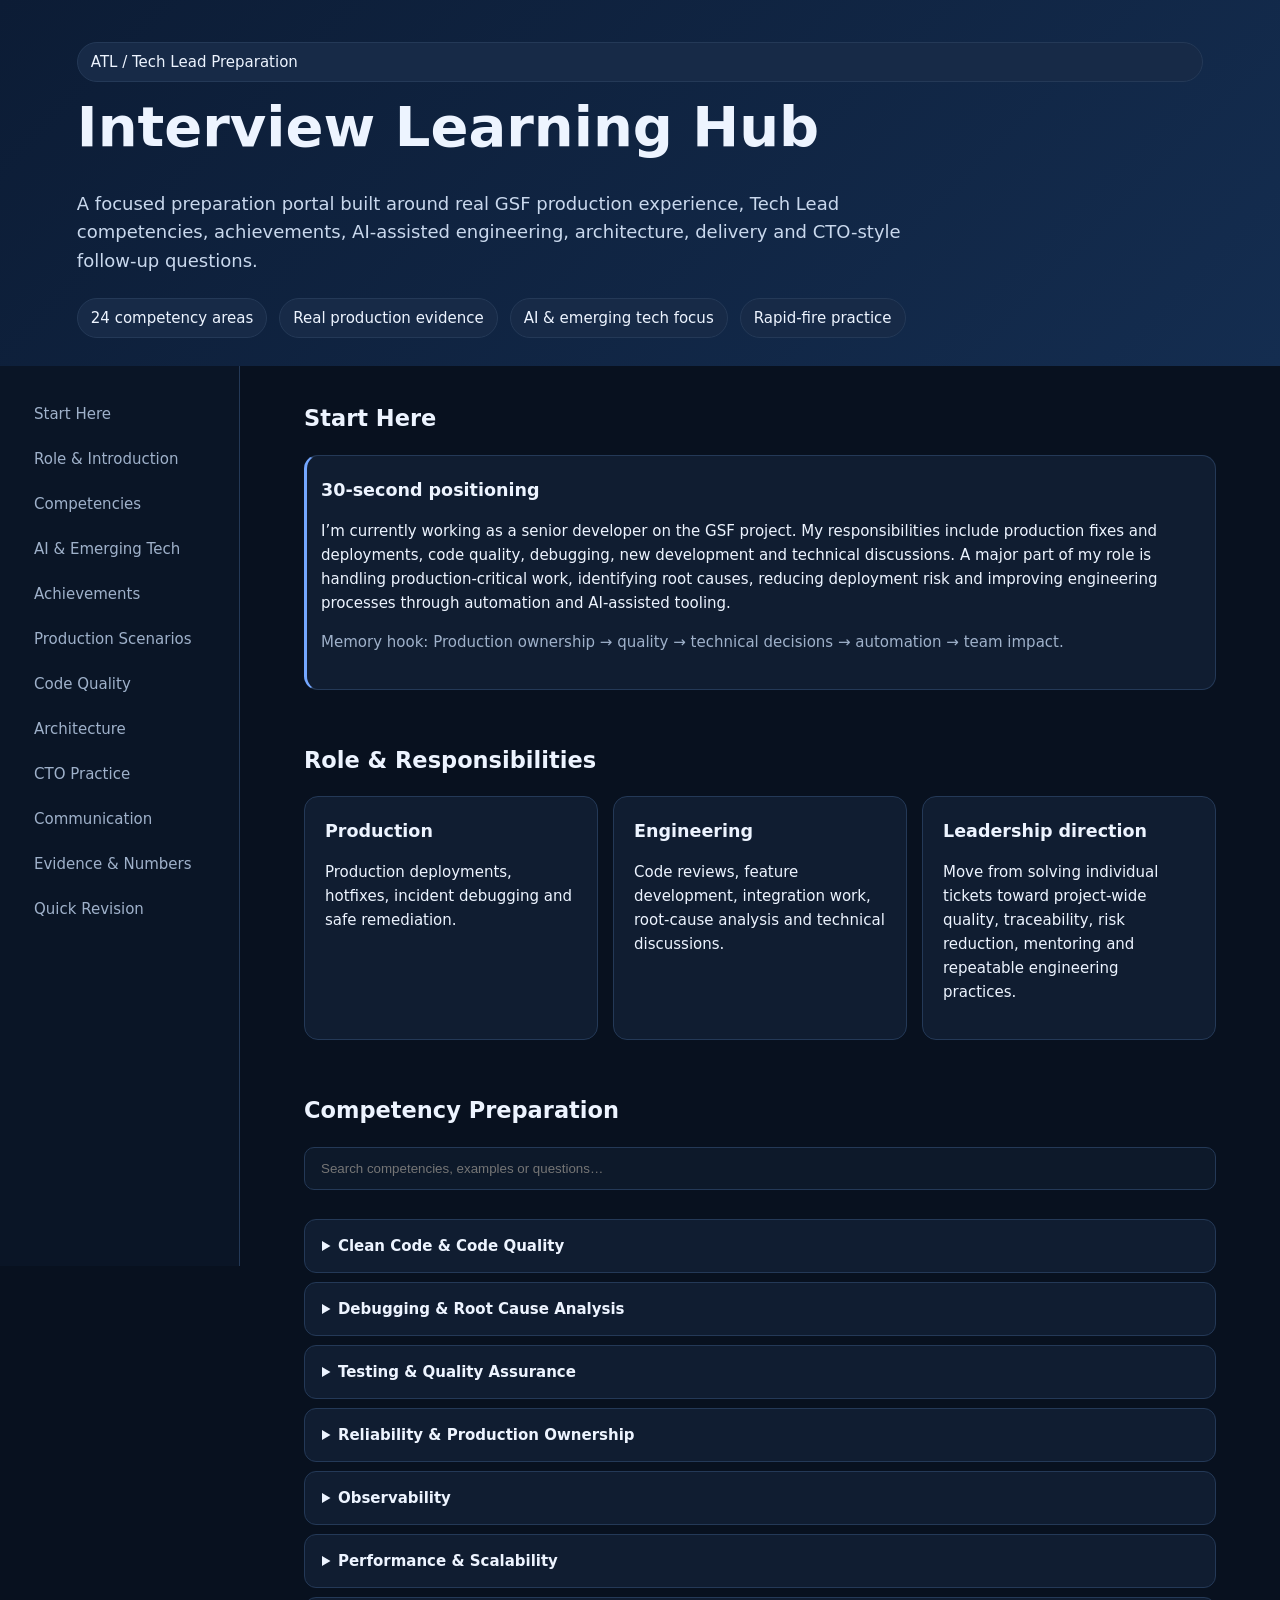
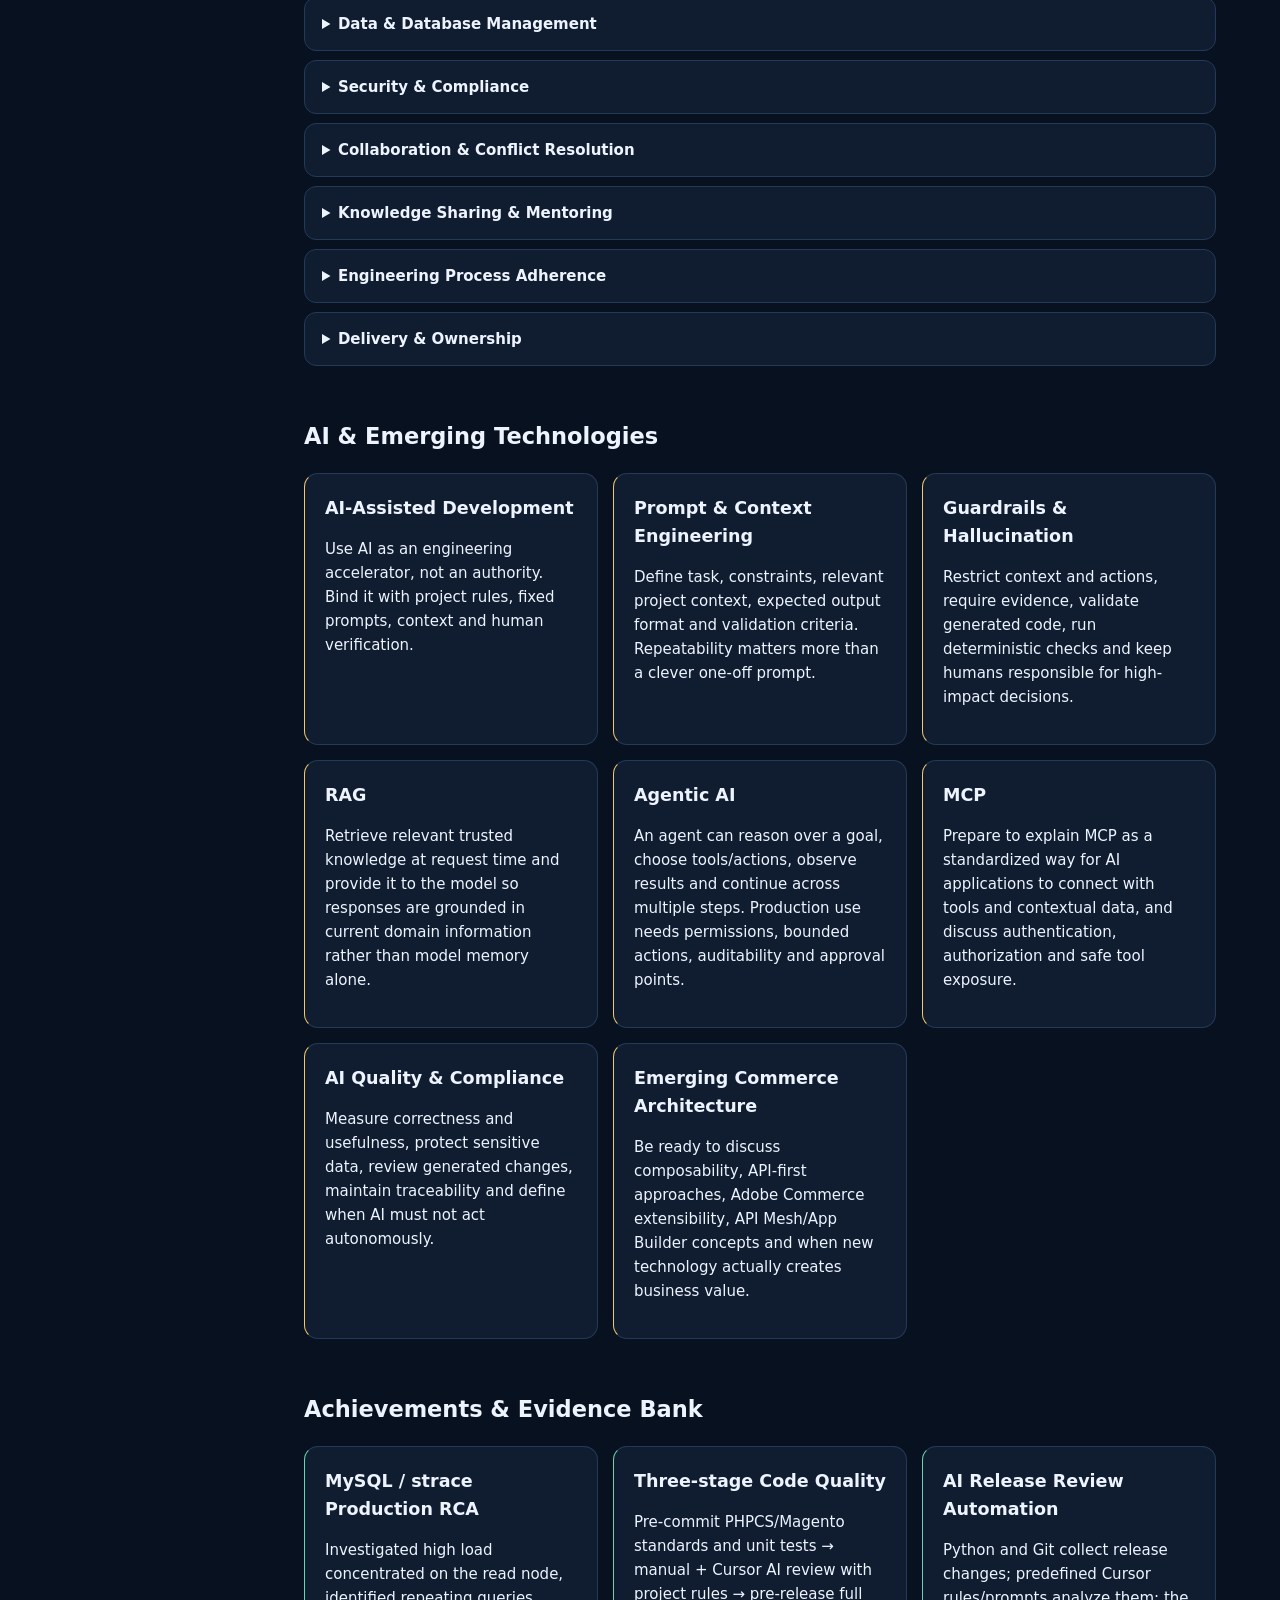
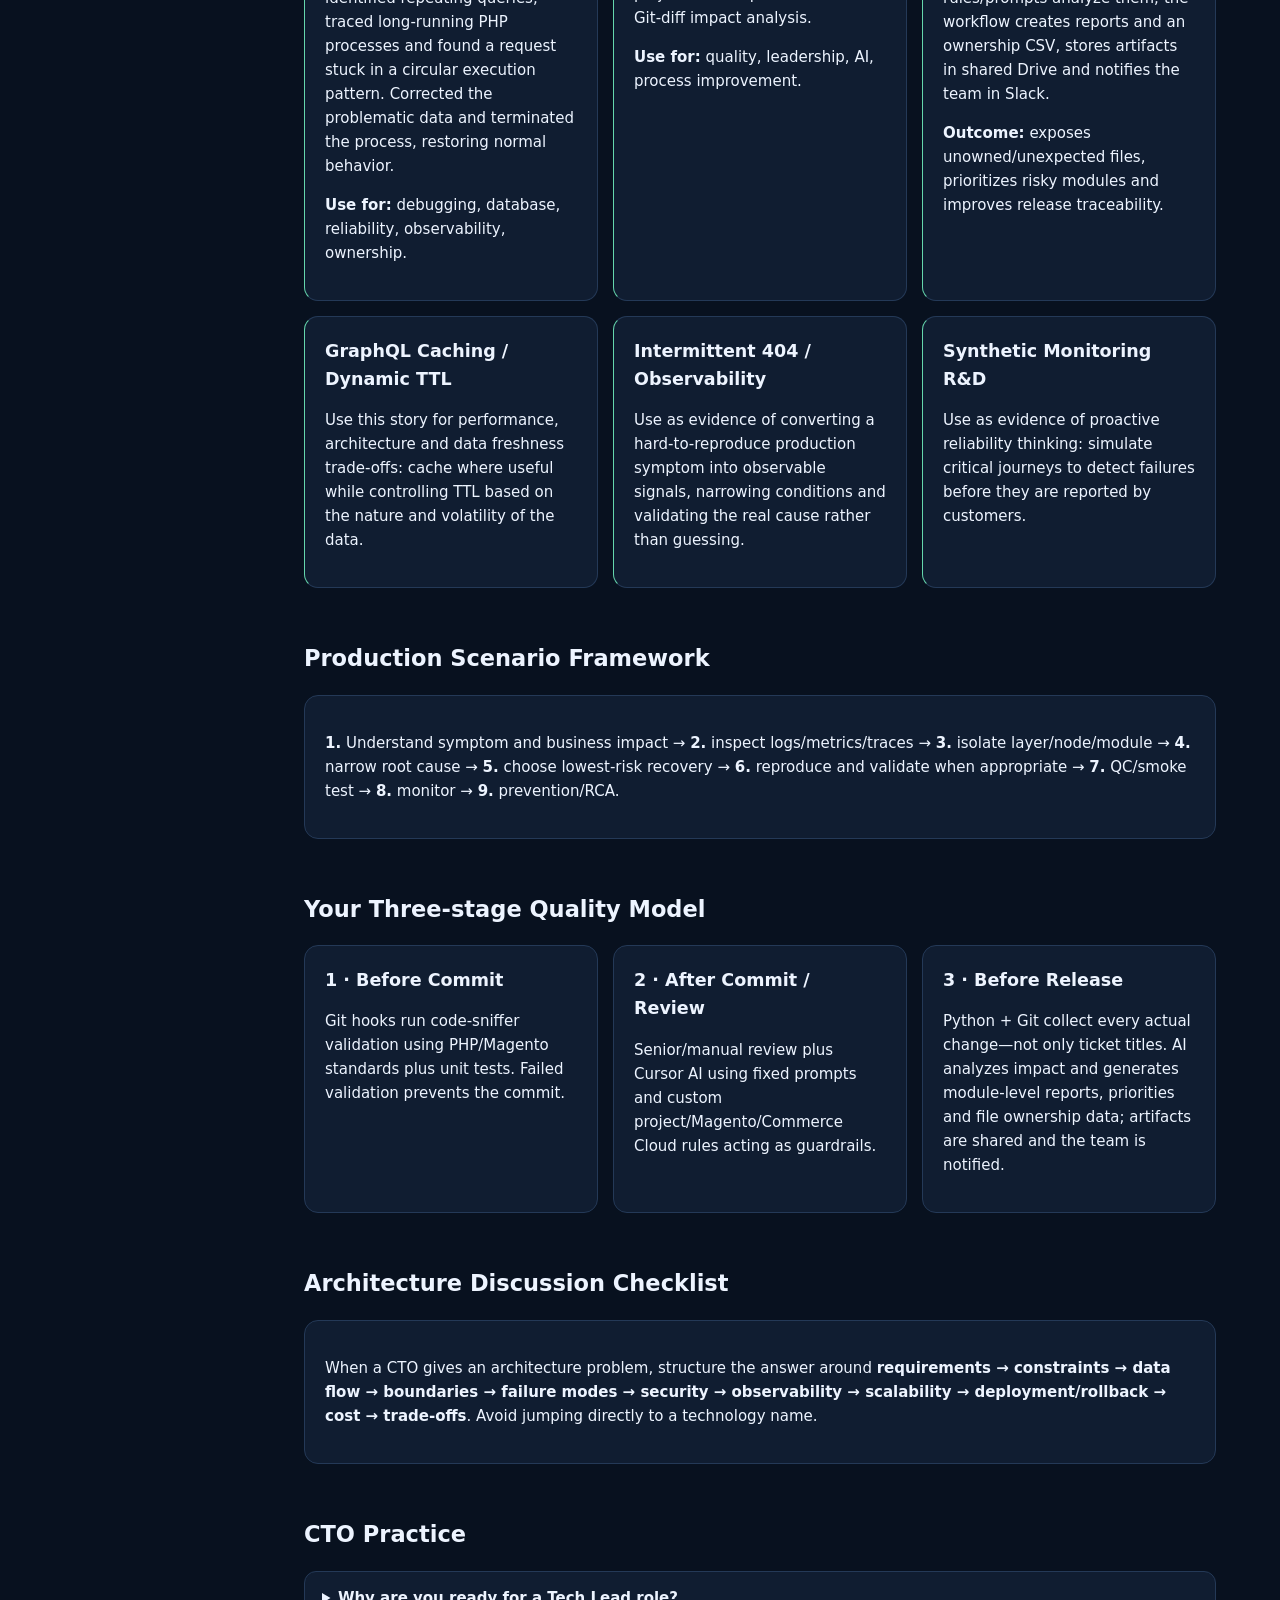
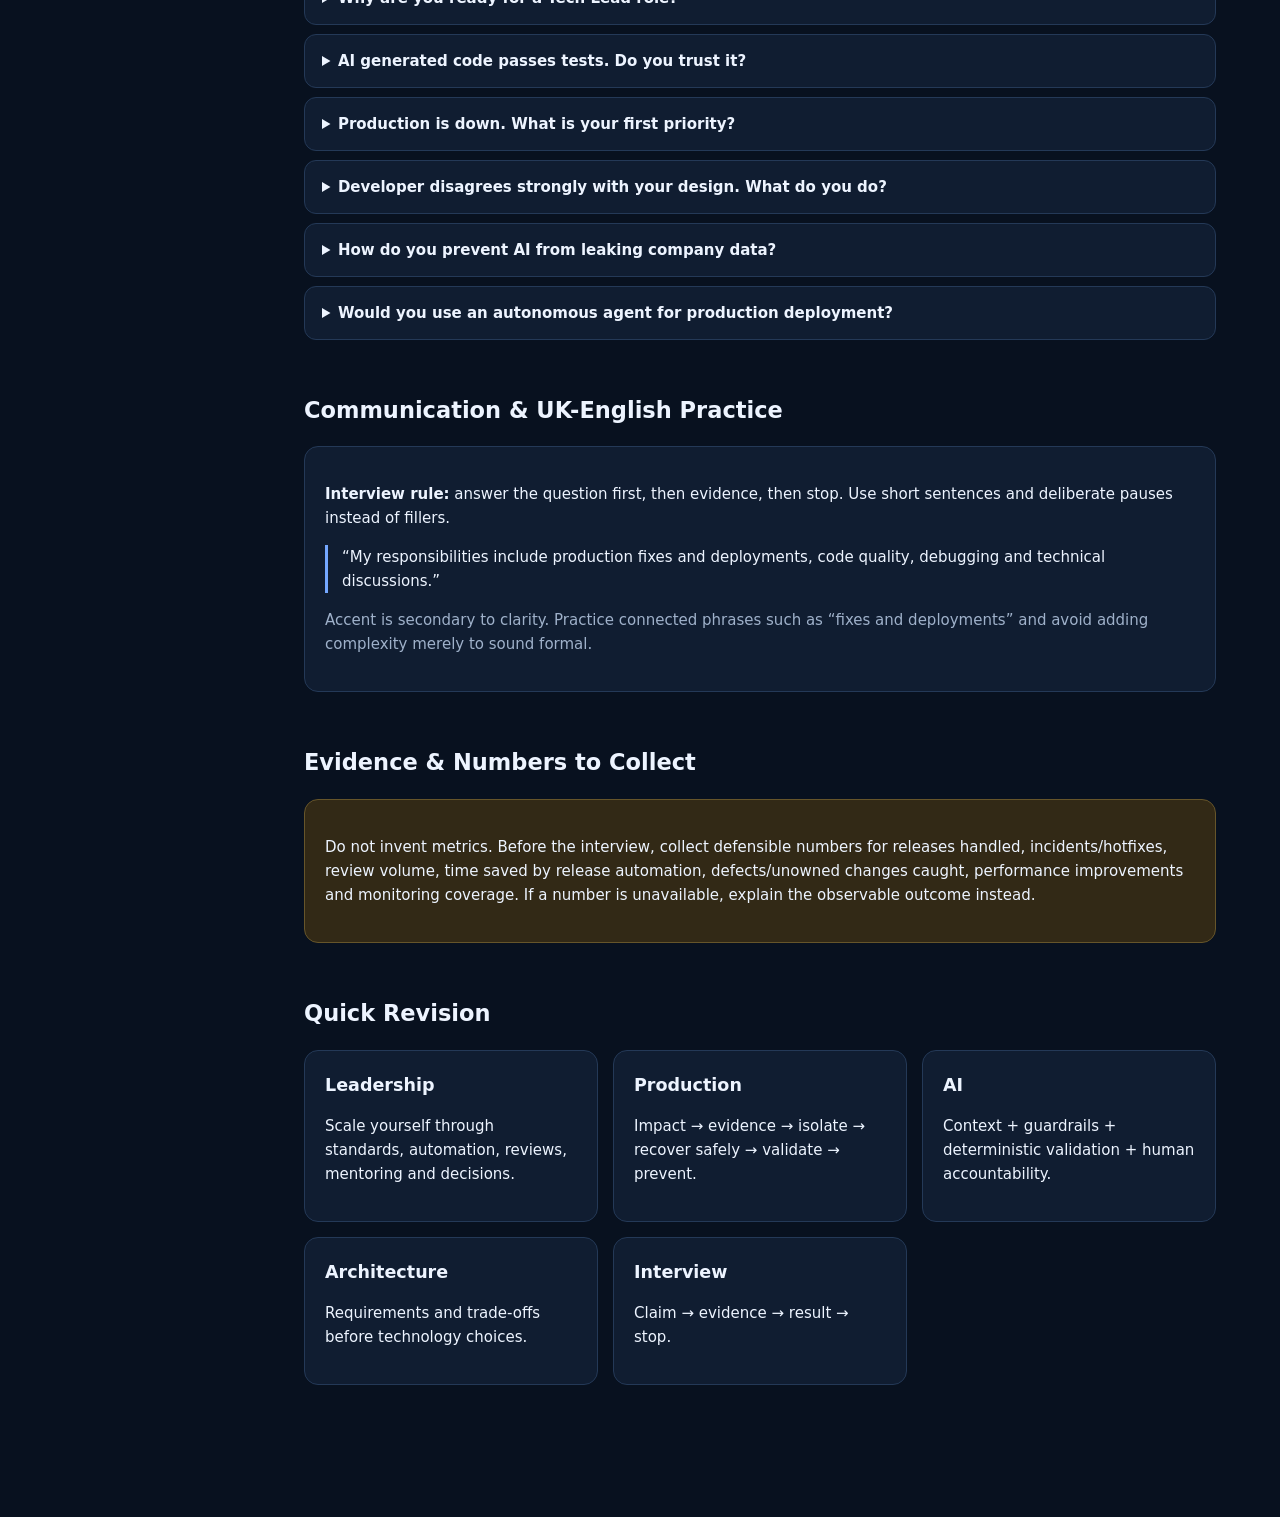
==== index.html @ 0da40920 "Build ATL interview preparation learning portal" ====
<!doctype html><html lang="en"><head><meta charset="utf-8"><meta name="viewport" content="width=device-width,initial-scale=1"><title>ATL Interview Preparation Hub</title><style>:root{--bg:#08111f;--panel:#101d31;--panel2:#14243d;--text:#edf4ff;--muted:#9fb1ca;--accent:#74a7ff;--green:#65d6ad;--gold:#f3c969;--border:#243957}*{box-sizing:border-box}body{margin:0;font:15px/1.6 system-ui,-apple-system,Segoe UI,sans-serif;background:var(--bg);color:var(--text)}header{padding:42px 6vw 28px;background:linear-gradient(135deg,#0c1c35,#142d50)}h1{font-size:clamp(30px,5vw,56px);margin:0 0 8px}h2{margin-top:0}.lead{max-width:850px;color:#c9d8ed;font-size:18px}.stats{display:flex;gap:12px;flex-wrap:wrap;margin-top:22px}.stat,.tag{background:#172a47;border:1px solid var(--border);border-radius:999px;padding:7px 13px}.layout{display:grid;grid-template-columns:240px 1fr;min-height:100vh}nav{padding:24px;position:sticky;top:0;height:100vh;border-right:1px solid var(--border);background:#0a1526}nav a{display:block;color:var(--muted);text-decoration:none;padding:9px 10px;border-radius:8px;margin:3px 0}nav a:hover{background:var(--panel2);color:white}main{padding:34px 5vw 80px;max-width:1200px}.section{margin-bottom:52px}.grid{display:grid;grid-template-columns:repeat(auto-fit,minmax(270px,1fr));gap:15px}.card{background:var(--panel);border:1px solid var(--border);border-radius:14px;padding:20px}.card h3{margin:0 0 8px}.muted{color:var(--muted)}.answer{border-left:3px solid var(--accent);padding-left:14px}.evidence{border-left-color:var(--green)}.ai{border-left-color:var(--gold)}details{background:var(--panel);border:1px solid var(--border);border-radius:12px;padding:14px 17px;margin:9px 0}summary{cursor:pointer;font-weight:700}.search{width:100%;padding:13px 16px;border-radius:10px;border:1px solid var(--border);background:#0d192a;color:white;margin-bottom:20px}.pill{display:inline-block;font-size:12px;color:#bed1eb;background:#172a47;padding:3px 8px;border-radius:999px;margin:2px}.warn{background:#322916;border-color:#66552a}@media(max-width:760px){.layout{display:block}nav{height:auto;position:relative;border-right:0;border-bottom:1px solid var(--border);display:flex;overflow:auto;padding:10px}nav a{white-space:nowrap}main{padding:25px 18px}}</style></head><body><header><div class="tag">ATL / Tech Lead Preparation</div><h1>Interview Learning Hub</h1><p class="lead">A focused preparation portal built around real GSF production experience, Tech Lead competencies, achievements, AI-assisted engineering, architecture, delivery and CTO-style follow-up questions.</p><div class="stats"><span class="stat">24 competency areas</span><span class="stat">Real production evidence</span><span class="stat">AI & emerging tech focus</span><span class="stat">Rapid-fire practice</span></div></header><div class="layout"><nav><a href="#start">Start Here</a><a href="#role">Role & Introduction</a><a href="#competencies">Competencies</a><a href="#ai">AI & Emerging Tech</a><a href="#achievements">Achievements</a><a href="#production">Production Scenarios</a><a href="#quality">Code Quality</a><a href="#architecture">Architecture</a><a href="#practice">CTO Practice</a><a href="#communication">Communication</a><a href="#numbers">Evidence & Numbers</a><a href="#revision">Quick Revision</a></nav><main><section id="start" class="section"><h2>Start Here</h2><div class="card answer"><h3>30-second positioning</h3><p>I’m currently working as a senior developer on the GSF project. My responsibilities include production fixes and deployments, code quality, debugging, new development and technical discussions. A major part of my role is handling production-critical work, identifying root causes, reducing deployment risk and improving engineering processes through automation and AI-assisted tooling.</p><p class="muted">Memory hook: Production ownership → quality → technical decisions → automation → team impact.</p></div></section><section id="role" class="section"><h2>Role & Responsibilities</h2><div class="grid"><div class="card"><h3>Production</h3><p>Production deployments, hotfixes, incident debugging and safe remediation.</p></div><div class="card"><h3>Engineering</h3><p>Code reviews, feature development, integration work, root-cause analysis and technical discussions.</p></div><div class="card"><h3>Leadership direction</h3><p>Move from solving individual tickets toward project-wide quality, traceability, risk reduction, mentoring and repeatable engineering practices.</p></div></div></section><section id="competencies" class="section"><h2>Competency Preparation</h2><input id="q" class="search" placeholder="Search competencies, examples or questions…"><div id="cards"><details><summary>Clean Code & Code Quality</summary><p><span class="pill">Tech Lead</span><span class="pill">Quality</span></p><p>Focus on project-wide consistency, maintainability, review standards and helping other developers follow clean coding practices—not only writing clean code yourself.</p><p><b>CTO question:</b> How do you ensure code quality across the team?</p><p class="answer">I use three stages: pre-commit validation, manual plus AI-assisted review, and a final pre-release code review with impact analysis.</p></details><details><summary>Debugging & Root Cause Analysis</summary><p>Understand the symptom, inspect logs/metrics, isolate the failing layer, narrow the cause, reproduce safely where possible, fix, validate and add prevention.</p><p><b>Evidence:</b> MySQL CPU/load incident investigated through process-list analysis and Linux <code>strace</code>.</p></details><details><summary>Testing & Quality Assurance</summary><p>Unit tests for code-level behavior, integration testing for third-party/service boundaries, smoke testing for deployment confidence, and QC validation for end-to-end business functionality.</p></details><details><summary>Reliability & Production Ownership</summary><p>Prioritize safe recovery, blast-radius reduction, evidence-driven diagnosis, rollback/fallback thinking, monitoring and prevention after recovery.</p></details><details><summary>Observability</summary><p>Use logs, traces, infrastructure/application metrics and reproducible evidence to turn intermittent issues into diagnosable engineering problems.</p></details><details><summary>Performance & Scalability</summary><p>Measure first, identify the bottleneck, optimize the correct layer, validate impact and avoid changes that merely move the bottleneck elsewhere.</p></details><details><summary>Data & Database Management</summary><p>Understand query behavior, indexes, read/write patterns, safe production changes, data integrity and the operational impact of database decisions.</p></details><details><summary>Security & Compliance</summary><p>Least privilege, secrets protection, input/output safety, dependency awareness, secure coding, review controls and special caution when AI tools receive project context.</p></details><details><summary>Collaboration & Conflict Resolution</summary><p>Use evidence, trade-offs and shared goals. Disagree on technical decisions without turning disagreement into personal conflict.</p></details><details><summary>Knowledge Sharing & Mentoring</summary><p>Convert individual knowledge into team capability through reviews, documentation, reusable rules, examples, automation and coaching.</p></details><details><summary>Engineering Process Adherence</summary><p>Improve traceability from ticket → commit → review → release artifact → owner, while keeping the process useful rather than bureaucratic.</p></details><details><summary>Delivery & Ownership</summary><p>Own outcomes, surface risks early, coordinate dependencies, protect production and communicate decisions clearly.</p></details></div></section><section id="ai" class="section"><h2>AI & Emerging Technologies</h2><div class="grid"><div class="card ai"><h3>AI-Assisted Development</h3><p>Use AI as an engineering accelerator, not an authority. Bind it with project rules, fixed prompts, context and human verification.</p></div><div class="card ai"><h3>Prompt & Context Engineering</h3><p>Define task, constraints, relevant project context, expected output format and validation criteria. Repeatability matters more than a clever one-off prompt.</p></div><div class="card ai"><h3>Guardrails & Hallucination</h3><p>Restrict context and actions, require evidence, validate generated code, run deterministic checks and keep humans responsible for high-impact decisions.</p></div><div class="card ai"><h3>RAG</h3><p>Retrieve relevant trusted knowledge at request time and provide it to the model so responses are grounded in current domain information rather than model memory alone.</p></div><div class="card ai"><h3>Agentic AI</h3><p>An agent can reason over a goal, choose tools/actions, observe results and continue across multiple steps. Production use needs permissions, bounded actions, auditability and approval points.</p></div><div class="card ai"><h3>MCP</h3><p>Prepare to explain MCP as a standardized way for AI applications to connect with tools and contextual data, and discuss authentication, authorization and safe tool exposure.</p></div><div class="card ai"><h3>AI Quality & Compliance</h3><p>Measure correctness and usefulness, protect sensitive data, review generated changes, maintain traceability and define when AI must not act autonomously.</p></div><div class="card ai"><h3>Emerging Commerce Architecture</h3><p>Be ready to discuss composability, API-first approaches, Adobe Commerce extensibility, API Mesh/App Builder concepts and when new technology actually creates business value.</p></div></div></section><section id="achievements" class="section"><h2>Achievements & Evidence Bank</h2><div class="grid"><div class="card evidence"><h3>MySQL / strace Production RCA</h3><p>Investigated high load concentrated on the read node, identified repeating queries, traced long-running PHP processes and found a request stuck in a circular execution pattern. Corrected the problematic data and terminated the process, restoring normal behavior.</p><p><b>Use for:</b> debugging, database, reliability, observability, ownership.</p></div><div class="card evidence"><h3>Three-stage Code Quality</h3><p>Pre-commit PHPCS/Magento standards and unit tests → manual + Cursor AI review with project rules → pre-release full Git-diff impact analysis.</p><p><b>Use for:</b> quality, leadership, AI, process improvement.</p></div><div class="card evidence"><h3>AI Release Review Automation</h3><p>Python and Git collect release changes; predefined Cursor rules/prompts analyze them; the workflow creates reports and an ownership CSV, stores artifacts in shared Drive and notifies the team in Slack.</p><p><b>Outcome:</b> exposes unowned/unexpected files, prioritizes risky modules and improves release traceability.</p></div><div class="card evidence"><h3>GraphQL Caching / Dynamic TTL</h3><p>Use this story for performance, architecture and data freshness trade-offs: cache where useful while controlling TTL based on the nature and volatility of the data.</p></div><div class="card evidence"><h3>Intermittent 404 / Observability</h3><p>Use as evidence of converting a hard-to-reproduce production symptom into observable signals, narrowing conditions and validating the real cause rather than guessing.</p></div><div class="card evidence"><h3>Synthetic Monitoring R&D</h3><p>Use as evidence of proactive reliability thinking: simulate critical journeys to detect failures before they are reported by customers.</p></div></div></section><section id="production" class="section"><h2>Production Scenario Framework</h2><div class="card"><p><b>1.</b> Understand symptom and business impact → <b>2.</b> inspect logs/metrics/traces → <b>3.</b> isolate layer/node/module → <b>4.</b> narrow root cause → <b>5.</b> choose lowest-risk recovery → <b>6.</b> reproduce and validate when appropriate → <b>7.</b> QC/smoke test → <b>8.</b> monitor → <b>9.</b> prevention/RCA.</p></div></section><section id="quality" class="section"><h2>Your Three-stage Quality Model</h2><div class="grid"><div class="card"><h3>1 · Before Commit</h3><p>Git hooks run code-sniffer validation using PHP/Magento standards plus unit tests. Failed validation prevents the commit.</p></div><div class="card"><h3>2 · After Commit / Review</h3><p>Senior/manual review plus Cursor AI using fixed prompts and custom project/Magento/Commerce Cloud rules acting as guardrails.</p></div><div class="card"><h3>3 · Before Release</h3><p>Python + Git collect every actual change—not only ticket titles. AI analyzes impact and generates module-level reports, priorities and file ownership data; artifacts are shared and the team is notified.</p></div></div></section><section id="architecture" class="section"><h2>Architecture Discussion Checklist</h2><div class="card"><p>When a CTO gives an architecture problem, structure the answer around <b>requirements → constraints → data flow → boundaries → failure modes → security → observability → scalability → deployment/rollback → cost → trade-offs</b>. Avoid jumping directly to a technology name.</p></div></section><section id="practice" class="section"><h2>CTO Practice</h2><details><summary>Why are you ready for a Tech Lead role?</summary><p>Answer around scope expansion: production ownership, technical decisions, project-wide quality, automation, mentoring and making the team more reliable—not around title or years alone.</p></details><details><summary>AI generated code passes tests. Do you trust it?</summary><p>No. Passing tests is evidence, not proof. Review design, security, edge cases, maintainability, project standards and whether the tests themselves cover the real risk.</p></details><details><summary>Production is down. What is your first priority?</summary><p>Understand impact and stabilize service safely. Preserve evidence while reducing blast radius, then move into structured root-cause analysis.</p></details><details><summary>Developer disagrees strongly with your design. What do you do?</summary><p>Make assumptions and trade-offs explicit, use evidence or a small experiment where possible, and optimize for the project rather than for who proposed the idea.</p></details><details><summary>How do you prevent AI from leaking company data?</summary><p>Use approved tooling and data policies, minimize context, exclude secrets/PII, control connectors and permissions, and retain human accountability for sensitive workflows.</p></details><details><summary>Would you use an autonomous agent for production deployment?</summary><p>Only with tightly bounded permissions, deterministic checks, audit trails, rollback, environment controls and human approval for high-impact actions.</p></details></section><section id="communication" class="section"><h2>Communication & UK-English Practice</h2><div class="card"><p><b>Interview rule:</b> answer the question first, then evidence, then stop. Use short sentences and deliberate pauses instead of fillers.</p><p class="answer">“My responsibilities include production fixes and deployments, code quality, debugging and technical discussions.”</p><p class="muted">Accent is secondary to clarity. Practice connected phrases such as “fixes and deployments” and avoid adding complexity merely to sound formal.</p></div></section><section id="numbers" class="section"><h2>Evidence & Numbers to Collect</h2><div class="card warn"><p>Do not invent metrics. Before the interview, collect defensible numbers for releases handled, incidents/hotfixes, review volume, time saved by release automation, defects/unowned changes caught, performance improvements and monitoring coverage. If a number is unavailable, explain the observable outcome instead.</p></div></section><section id="revision" class="section"><h2>Quick Revision</h2><div class="grid"><div class="card"><h3>Leadership</h3><p>Scale yourself through standards, automation, reviews, mentoring and decisions.</p></div><div class="card"><h3>Production</h3><p>Impact → evidence → isolate → recover safely → validate → prevent.</p></div><div class="card"><h3>AI</h3><p>Context + guardrails + deterministic validation + human accountability.</p></div><div class="card"><h3>Architecture</h3><p>Requirements and trade-offs before technology choices.</p></div><div class="card"><h3>Interview</h3><p>Claim → evidence → result → stop.</p></div></div></section></main></div><script>const q=document.getElementById('q');q.addEventListener('input',()=>{const s=q.value.toLowerCase();document.querySelectorAll('#cards details').forEach(x=>x.style.display=x.innerText.toLowerCase().includes(s)?'block':'none')});</script></body></html>
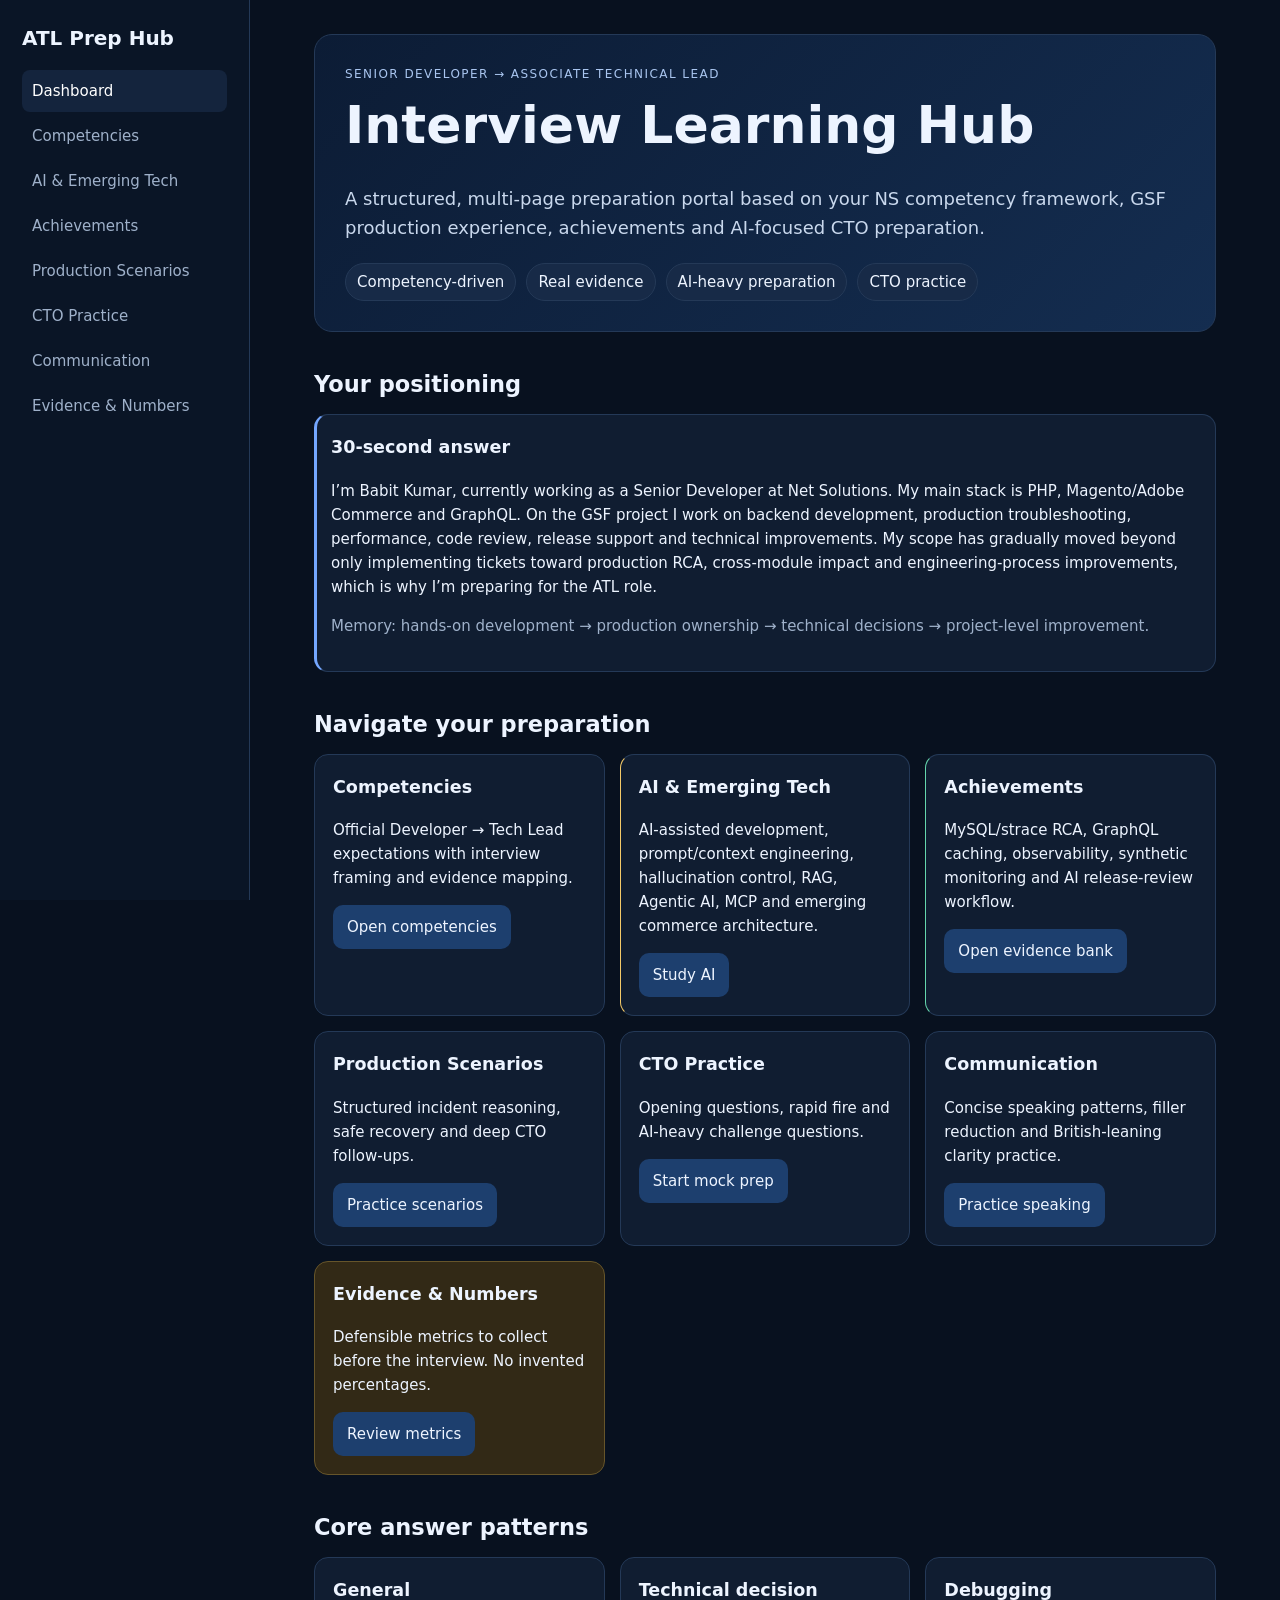
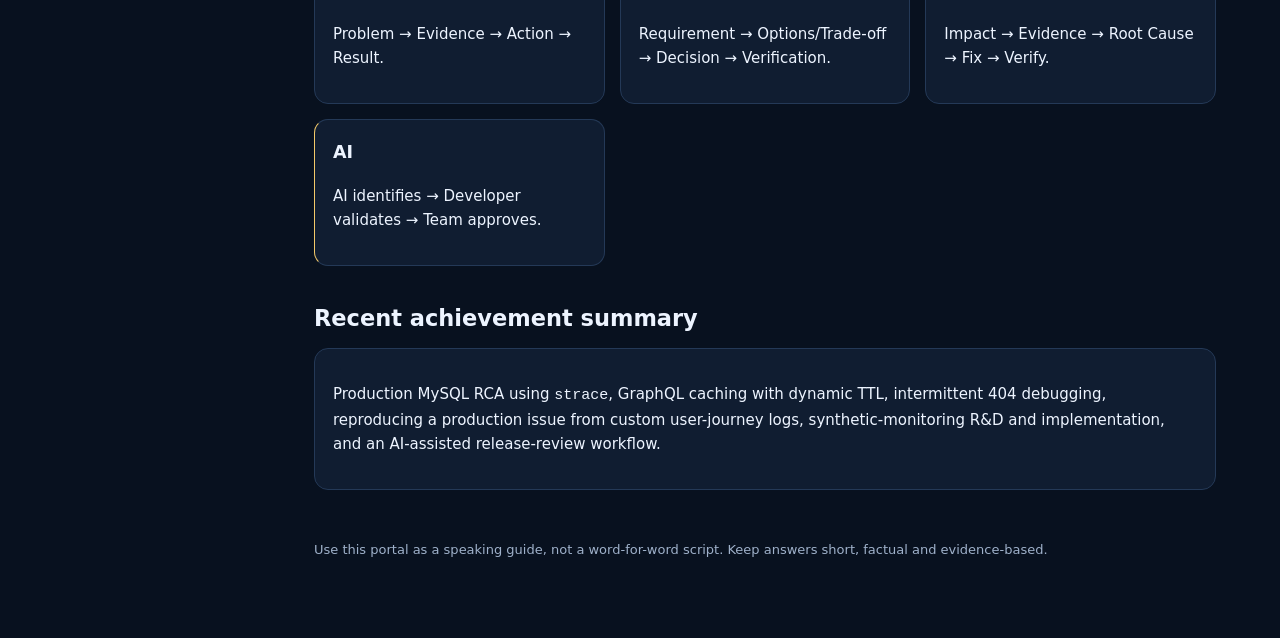
==== commit 8b743853: "Refactor dashboard for multipage navigation" ====
--- a/index.html
+++ b/index.html
@@ -1 +1 @@
-<!doctype html><html lang="en"><head><meta charset="utf-8"><meta name="viewport" content="width=device-width,initial-scale=1"><title>ATL Interview Preparation Hub</title><style>:root{--bg:#08111f;--panel:#101d31;--panel2:#14243d;--text:#edf4ff;--muted:#9fb1ca;--accent:#74a7ff;--green:#65d6ad;--gold:#f3c969;--border:#243957}*{box-sizing:border-box}body{margin:0;font:15px/1.6 system-ui,-apple-system,Segoe UI,sans-serif;background:var(--bg);color:var(--text)}header{padding:42px 6vw 28px;background:linear-gradient(135deg,#0c1c35,#142d50)}h1{font-size:clamp(30px,5vw,56px);margin:0 0 8px}h2{margin-top:0}.lead{max-width:850px;color:#c9d8ed;font-size:18px}.stats{display:flex;gap:12px;flex-wrap:wrap;margin-top:22px}.stat,.tag{background:#172a47;border:1px solid var(--border);border-radius:999px;padding:7px 13px}.layout{display:grid;grid-template-columns:240px 1fr;min-height:100vh}nav{padding:24px;position:sticky;top:0;height:100vh;border-right:1px solid var(--border);background:#0a1526}nav a{display:block;color:var(--muted);text-decoration:none;padding:9px 10px;border-radius:8px;margin:3px 0}nav a:hover{background:var(--panel2);color:white}main{padding:34px 5vw 80px;max-width:1200px}.section{margin-bottom:52px}.grid{display:grid;grid-template-columns:repeat(auto-fit,minmax(270px,1fr));gap:15px}.card{background:var(--panel);border:1px solid var(--border);border-radius:14px;padding:20px}.card h3{margin:0 0 8px}.muted{color:var(--muted)}.answer{border-left:3px solid var(--accent);padding-left:14px}.evidence{border-left-color:var(--green)}.ai{border-left-color:var(--gold)}details{background:var(--panel);border:1px solid var(--border);border-radius:12px;padding:14px 17px;margin:9px 0}summary{cursor:pointer;font-weight:700}.search{width:100%;padding:13px 16px;border-radius:10px;border:1px solid var(--border);background:#0d192a;color:white;margin-bottom:20px}.pill{display:inline-block;font-size:12px;color:#bed1eb;background:#172a47;padding:3px 8px;border-radius:999px;margin:2px}.warn{background:#322916;border-color:#66552a}@media(max-width:760px){.layout{display:block}nav{height:auto;position:relative;border-right:0;border-bottom:1px solid var(--border);display:flex;overflow:auto;padding:10px}nav a{white-space:nowrap}main{padding:25px 18px}}</style></head><body><header><div class="tag">ATL / Tech Lead Preparation</div><h1>Interview Learning Hub</h1><p class="lead">A focused preparation portal built around real GSF production experience, Tech Lead competencies, achievements, AI-assisted engineering, architecture, delivery and CTO-style follow-up questions.</p><div class="stats"><span class="stat">24 competency areas</span><span class="stat">Real production evidence</span><span class="stat">AI & emerging tech focus</span><span class="stat">Rapid-fire practice</span></div></header><div class="layout"><nav><a href="#start">Start Here</a><a href="#role">Role & Introduction</a><a href="#competencies">Competencies</a><a href="#ai">AI & Emerging Tech</a><a href="#achievements">Achievements</a><a href="#production">Production Scenarios</a><a href="#quality">Code Quality</a><a href="#architecture">Architecture</a><a href="#practice">CTO Practice</a><a href="#communication">Communication</a><a href="#numbers">Evidence & Numbers</a><a href="#revision">Quick Revision</a></nav><main><section id="start" class="section"><h2>Start Here</h2><div class="card answer"><h3>30-second positioning</h3><p>I’m currently working as a senior developer on the GSF project. My responsibilities include production fixes and deployments, code quality, debugging, new development and technical discussions. A major part of my role is handling production-critical work, identifying root causes, reducing deployment risk and improving engineering processes through automation and AI-assisted tooling.</p><p class="muted">Memory hook: Production ownership → quality → technical decisions → automation → team impact.</p></div></section><section id="role" class="section"><h2>Role & Responsibilities</h2><div class="grid"><div class="card"><h3>Production</h3><p>Production deployments, hotfixes, incident debugging and safe remediation.</p></div><div class="card"><h3>Engineering</h3><p>Code reviews, feature development, integration work, root-cause analysis and technical discussions.</p></div><div class="card"><h3>Leadership direction</h3><p>Move from solving individual tickets toward project-wide quality, traceability, risk reduction, mentoring and repeatable engineering practices.</p></div></div></section><section id="competencies" class="section"><h2>Competency Preparation</h2><input id="q" class="search" placeholder="Search competencies, examples or questions…"><div id="cards"><details><summary>Clean Code & Code Quality</summary><p><span class="pill">Tech Lead</span><span class="pill">Quality</span></p><p>Focus on project-wide consistency, maintainability, review standards and helping other developers follow clean coding practices—not only writing clean code yourself.</p><p><b>CTO question:</b> How do you ensure code quality across the team?</p><p class="answer">I use three stages: pre-commit validation, manual plus AI-assisted review, and a final pre-release code review with impact analysis.</p></details><details><summary>Debugging & Root Cause Analysis</summary><p>Understand the symptom, inspect logs/metrics, isolate the failing layer, narrow the cause, reproduce safely where possible, fix, validate and add prevention.</p><p><b>Evidence:</b> MySQL CPU/load incident investigated through process-list analysis and Linux <code>strace</code>.</p></details><details><summary>Testing & Quality Assurance</summary><p>Unit tests for code-level behavior, integration testing for third-party/service boundaries, smoke testing for deployment confidence, and QC validation for end-to-end business functionality.</p></details><details><summary>Reliability & Production Ownership</summary><p>Prioritize safe recovery, blast-radius reduction, evidence-driven diagnosis, rollback/fallback thinking, monitoring and prevention after recovery.</p></details><details><summary>Observability</summary><p>Use logs, traces, infrastructure/application metrics and reproducible evidence to turn intermittent issues into diagnosable engineering problems.</p></details><details><summary>Performance & Scalability</summary><p>Measure first, identify the bottleneck, optimize the correct layer, validate impact and avoid changes that merely move the bottleneck elsewhere.</p></details><details><summary>Data & Database Management</summary><p>Understand query behavior, indexes, read/write patterns, safe production changes, data integrity and the operational impact of database decisions.</p></details><details><summary>Security & Compliance</summary><p>Least privilege, secrets protection, input/output safety, dependency awareness, secure coding, review controls and special caution when AI tools receive project context.</p></details><details><summary>Collaboration & Conflict Resolution</summary><p>Use evidence, trade-offs and shared goals. Disagree on technical decisions without turning disagreement into personal conflict.</p></details><details><summary>Knowledge Sharing & Mentoring</summary><p>Convert individual knowledge into team capability through reviews, documentation, reusable rules, examples, automation and coaching.</p></details><details><summary>Engineering Process Adherence</summary><p>Improve traceability from ticket → commit → review → release artifact → owner, while keeping the process useful rather than bureaucratic.</p></details><details><summary>Delivery & Ownership</summary><p>Own outcomes, surface risks early, coordinate dependencies, protect production and communicate decisions clearly.</p></details></div></section><section id="ai" class="section"><h2>AI & Emerging Technologies</h2><div class="grid"><div class="card ai"><h3>AI-Assisted Development</h3><p>Use AI as an engineering accelerator, not an authority. Bind it with project rules, fixed prompts, context and human verification.</p></div><div class="card ai"><h3>Prompt & Context Engineering</h3><p>Define task, constraints, relevant project context, expected output format and validation criteria. Repeatability matters more than a clever one-off prompt.</p></div><div class="card ai"><h3>Guardrails & Hallucination</h3><p>Restrict context and actions, require evidence, validate generated code, run deterministic checks and keep humans responsible for high-impact decisions.</p></div><div class="card ai"><h3>RAG</h3><p>Retrieve relevant trusted knowledge at request time and provide it to the model so responses are grounded in current domain information rather than model memory alone.</p></div><div class="card ai"><h3>Agentic AI</h3><p>An agent can reason over a goal, choose tools/actions, observe results and continue across multiple steps. Production use needs permissions, bounded actions, auditability and approval points.</p></div><div class="card ai"><h3>MCP</h3><p>Prepare to explain MCP as a standardized way for AI applications to connect with tools and contextual data, and discuss authentication, authorization and safe tool exposure.</p></div><div class="card ai"><h3>AI Quality & Compliance</h3><p>Measure correctness and usefulness, protect sensitive data, review generated changes, maintain traceability and define when AI must not act autonomously.</p></div><div class="card ai"><h3>Emerging Commerce Architecture</h3><p>Be ready to discuss composability, API-first approaches, Adobe Commerce extensibility, API Mesh/App Builder concepts and when new technology actually creates business value.</p></div></div></section><section id="achievements" class="section"><h2>Achievements & Evidence Bank</h2><div class="grid"><div class="card evidence"><h3>MySQL / strace Production RCA</h3><p>Investigated high load concentrated on the read node, identified repeating queries, traced long-running PHP processes and found a request stuck in a circular execution pattern. Corrected the problematic data and terminated the process, restoring normal behavior.</p><p><b>Use for:</b> debugging, database, reliability, observability, ownership.</p></div><div class="card evidence"><h3>Three-stage Code Quality</h3><p>Pre-commit PHPCS/Magento standards and unit tests → manual + Cursor AI review with project rules → pre-release full Git-diff impact analysis.</p><p><b>Use for:</b> quality, leadership, AI, process improvement.</p></div><div class="card evidence"><h3>AI Release Review Automation</h3><p>Python and Git collect release changes; predefined Cursor rules/prompts analyze them; the workflow creates reports and an ownership CSV, stores artifacts in shared Drive and notifies the team in Slack.</p><p><b>Outcome:</b> exposes unowned/unexpected files, prioritizes risky modules and improves release traceability.</p></div><div class="card evidence"><h3>GraphQL Caching / Dynamic TTL</h3><p>Use this story for performance, architecture and data freshness trade-offs: cache where useful while controlling TTL based on the nature and volatility of the data.</p></div><div class="card evidence"><h3>Intermittent 404 / Observability</h3><p>Use as evidence of converting a hard-to-reproduce production symptom into observable signals, narrowing conditions and validating the real cause rather than guessing.</p></div><div class="card evidence"><h3>Synthetic Monitoring R&D</h3><p>Use as evidence of proactive reliability thinking: simulate critical journeys to detect failures before they are reported by customers.</p></div></div></section><section id="production" class="section"><h2>Production Scenario Framework</h2><div class="card"><p><b>1.</b> Understand symptom and business impact → <b>2.</b> inspect logs/metrics/traces → <b>3.</b> isolate layer/node/module → <b>4.</b> narrow root cause → <b>5.</b> choose lowest-risk recovery → <b>6.</b> reproduce and validate when appropriate → <b>7.</b> QC/smoke test → <b>8.</b> monitor → <b>9.</b> prevention/RCA.</p></div></section><section id="quality" class="section"><h2>Your Three-stage Quality Model</h2><div class="grid"><div class="card"><h3>1 · Before Commit</h3><p>Git hooks run code-sniffer validation using PHP/Magento standards plus unit tests. Failed validation prevents the commit.</p></div><div class="card"><h3>2 · After Commit / Review</h3><p>Senior/manual review plus Cursor AI using fixed prompts and custom project/Magento/Commerce Cloud rules acting as guardrails.</p></div><div class="card"><h3>3 · Before Release</h3><p>Python + Git collect every actual change—not only ticket titles. AI analyzes impact and generates module-level reports, priorities and file ownership data; artifacts are shared and the team is notified.</p></div></div></section><section id="architecture" class="section"><h2>Architecture Discussion Checklist</h2><div class="card"><p>When a CTO gives an architecture problem, structure the answer around <b>requirements → constraints → data flow → boundaries → failure modes → security → observability → scalability → deployment/rollback → cost → trade-offs</b>. Avoid jumping directly to a technology name.</p></div></section><section id="practice" class="section"><h2>CTO Practice</h2><details><summary>Why are you ready for a Tech Lead role?</summary><p>Answer around scope expansion: production ownership, technical decisions, project-wide quality, automation, mentoring and making the team more reliable—not around title or years alone.</p></details><details><summary>AI generated code passes tests. Do you trust it?</summary><p>No. Passing tests is evidence, not proof. Review design, security, edge cases, maintainability, project standards and whether the tests themselves cover the real risk.</p></details><details><summary>Production is down. What is your first priority?</summary><p>Understand impact and stabilize service safely. Preserve evidence while reducing blast radius, then move into structured root-cause analysis.</p></details><details><summary>Developer disagrees strongly with your design. What do you do?</summary><p>Make assumptions and trade-offs explicit, use evidence or a small experiment where possible, and optimize for the project rather than for who proposed the idea.</p></details><details><summary>How do you prevent AI from leaking company data?</summary><p>Use approved tooling and data policies, minimize context, exclude secrets/PII, control connectors and permissions, and retain human accountability for sensitive workflows.</p></details><details><summary>Would you use an autonomous agent for production deployment?</summary><p>Only with tightly bounded permissions, deterministic checks, audit trails, rollback, environment controls and human approval for high-impact actions.</p></details></section><section id="communication" class="section"><h2>Communication & UK-English Practice</h2><div class="card"><p><b>Interview rule:</b> answer the question first, then evidence, then stop. Use short sentences and deliberate pauses instead of fillers.</p><p class="answer">“My responsibilities include production fixes and deployments, code quality, debugging and technical discussions.”</p><p class="muted">Accent is secondary to clarity. Practice connected phrases such as “fixes and deployments” and avoid adding complexity merely to sound formal.</p></div></section><section id="numbers" class="section"><h2>Evidence & Numbers to Collect</h2><div class="card warn"><p>Do not invent metrics. Before the interview, collect defensible numbers for releases handled, incidents/hotfixes, review volume, time saved by release automation, defects/unowned changes caught, performance improvements and monitoring coverage. If a number is unavailable, explain the observable outcome instead.</p></div></section><section id="revision" class="section"><h2>Quick Revision</h2><div class="grid"><div class="card"><h3>Leadership</h3><p>Scale yourself through standards, automation, reviews, mentoring and decisions.</p></div><div class="card"><h3>Production</h3><p>Impact → evidence → isolate → recover safely → validate → prevent.</p></div><div class="card"><h3>AI</h3><p>Context + guardrails + deterministic validation + human accountability.</p></div><div class="card"><h3>Architecture</h3><p>Requirements and trade-offs before technology choices.</p></div><div class="card"><h3>Interview</h3><p>Claim → evidence → result → stop.</p></div></div></section></main></div><script>const q=document.getElementById('q');q.addEventListener('input',()=>{const s=q.value.toLowerCase();document.querySelectorAll('#cards details').forEach(x=>x.style.display=x.innerText.toLowerCase().includes(s)?'block':'none')});</script></body></html>+<!doctype html><html><head><meta charset="utf-8"><meta name="viewport" content="width=device-width,initial-scale=1"><title>ATL Interview Preparation Hub</title><link rel="stylesheet" href="styles.css"><script defer src="app.js"></script></head><body><div class="site"><nav class="sidebar"><div class="brand">ATL Prep Hub</div><a href="index.html">Dashboard</a><a href="competencies.html">Competencies</a><a href="ai.html">AI & Emerging Tech</a><a href="achievements.html">Achievements</a><a href="scenarios.html">Production Scenarios</a><a href="practice.html">CTO Practice</a><a href="communication.html">Communication</a><a href="numbers.html">Evidence & Numbers</a></nav><main class="content"><div class="hero"><div class="kicker">Senior Developer → Associate Technical Lead</div><h1>Interview Learning Hub</h1><p class="lead">A structured, multi-page preparation portal based on your NS competency framework, GSF production experience, achievements and AI-focused CTO preparation.</p><div class="stats"><span class="stat">Competency-driven</span><span class="stat">Real evidence</span><span class="stat">AI-heavy preparation</span><span class="stat">CTO practice</span></div></div><section class="section"><h2>Your positioning</h2><div class="card answer"><h3>30-second answer</h3><p>I’m Babit Kumar, currently working as a Senior Developer at Net Solutions. My main stack is PHP, Magento/Adobe Commerce and GraphQL. On the GSF project I work on backend development, production troubleshooting, performance, code review, release support and technical improvements. My scope has gradually moved beyond only implementing tickets toward production RCA, cross-module impact and engineering-process improvements, which is why I’m preparing for the ATL role.</p><p class="muted">Memory: hands-on development → production ownership → technical decisions → project-level improvement.</p></div></section><section class="section"><h2>Navigate your preparation</h2><div class="grid"><div class="card"><h3>Competencies</h3><p>Official Developer → Tech Lead expectations with interview framing and evidence mapping.</p><a class="cta" href="competencies.html">Open competencies</a></div><div class="card ai"><h3>AI & Emerging Tech</h3><p>AI-assisted development, prompt/context engineering, hallucination control, RAG, Agentic AI, MCP and emerging commerce architecture.</p><a class="cta" href="ai.html">Study AI</a></div><div class="card evidence"><h3>Achievements</h3><p>MySQL/strace RCA, GraphQL caching, observability, synthetic monitoring and AI release-review workflow.</p><a class="cta" href="achievements.html">Open evidence bank</a></div><div class="card"><h3>Production Scenarios</h3><p>Structured incident reasoning, safe recovery and deep CTO follow-ups.</p><a class="cta" href="scenarios.html">Practice scenarios</a></div><div class="card"><h3>CTO Practice</h3><p>Opening questions, rapid fire and AI-heavy challenge questions.</p><a class="cta" href="practice.html">Start mock prep</a></div><div class="card"><h3>Communication</h3><p>Concise speaking patterns, filler reduction and British-leaning clarity practice.</p><a class="cta" href="communication.html">Practice speaking</a></div><div class="card warn"><h3>Evidence & Numbers</h3><p>Defensible metrics to collect before the interview. No invented percentages.</p><a class="cta" href="numbers.html">Review metrics</a></div></div></section><section class="section"><h2>Core answer patterns</h2><div class="grid"><div class="card"><h3>General</h3><p>Problem → Evidence → Action → Result.</p></div><div class="card"><h3>Technical decision</h3><p>Requirement → Options/Trade-off → Decision → Verification.</p></div><div class="card"><h3>Debugging</h3><p>Impact → Evidence → Root Cause → Fix → Verify.</p></div><div class="card ai"><h3>AI</h3><p>AI identifies → Developer validates → Team approves.</p></div></div></section><section class="section"><h2>Recent achievement summary</h2><div class="card"><p>Production MySQL RCA using <code>strace</code>, GraphQL caching with dynamic TTL, intermittent 404 debugging, reproducing a production issue from custom user-journey logs, synthetic-monitoring R&D and implementation, and an AI-assisted release-review workflow.</p></div></section><div class="footer">Use this portal as a speaking guide, not a word-for-word script. Keep answers short, factual and evidence-based.</div></main></div></body></html>
--- a/styles.css
+++ b/styles.css
@@ -0,0 +1 @@
+:root{--bg:#08111f;--panel:#101d31;--panel2:#14243d;--text:#edf4ff;--muted:#9fb1ca;--accent:#74a7ff;--green:#65d6ad;--gold:#f3c969;--border:#243957}*{box-sizing:border-box}body{margin:0;font:15px/1.6 system-ui,-apple-system,Segoe UI,sans-serif;background:var(--bg);color:var(--text)}a{color:inherit}.site{display:grid;grid-template-columns:250px 1fr;min-height:100vh}.sidebar{padding:22px;position:sticky;top:0;height:100vh;border-right:1px solid var(--border);background:#0a1526;overflow:auto}.brand{font-weight:800;font-size:20px;margin-bottom:16px}.sidebar a{display:block;color:var(--muted);text-decoration:none;padding:9px 10px;border-radius:8px;margin:3px 0}.sidebar a:hover,.sidebar a.active{background:var(--panel2);color:#fff}.content{padding:34px 5vw 80px;max-width:1200px}.hero{padding:30px;border:1px solid var(--border);border-radius:18px;background:linear-gradient(135deg,#0c1c35,#142d50);margin-bottom:28px}.hero h1{margin:0 0 8px;font-size:clamp(30px,5vw,52px)}.lead{color:#c9d8ed;font-size:18px;max-width:850px}.stats{display:flex;gap:10px;flex-wrap:wrap;margin-top:20px}.stat,.pill{background:#172a47;border:1px solid var(--border);border-radius:999px;padding:6px 11px}.grid{display:grid;grid-template-columns:repeat(auto-fit,minmax(260px,1fr));gap:15px}.card,details{background:var(--panel);border:1px solid var(--border);border-radius:14px;padding:18px}.card h3{margin-top:0}.muted{color:var(--muted)}.answer{border-left:3px solid var(--accent);padding-left:14px}.evidence{border-left-color:var(--green)}.ai{border-left-color:var(--gold)}details{margin:10px 0}summary{cursor:pointer;font-weight:700}.search{width:100%;padding:13px 16px;border-radius:10px;border:1px solid var(--border);background:#0d192a;color:#fff;margin:10px 0 18px}.section{margin:34px 0}.section h2{margin-bottom:12px}.kicker{font-size:12px;text-transform:uppercase;letter-spacing:.12em;color:#a9c5ef}.warn{background:#322916;border-color:#66552a}.table{width:100%;border-collapse:collapse}.table th,.table td{border-bottom:1px solid var(--border);padding:10px;text-align:left;vertical-align:top}.cta{display:inline-block;text-decoration:none;background:#1d3f6e;padding:10px 14px;border-radius:10px;margin-right:8px}.small{font-size:13px}.footer{margin-top:50px;color:var(--muted);font-size:13px}@media(max-width:800px){.site{display:block}.sidebar{height:auto;position:relative;border-right:0;border-bottom:1px solid var(--border);display:flex;gap:6px;overflow:auto}.brand{display:none}.sidebar a{white-space:nowrap}.content{padding:24px 18px}}
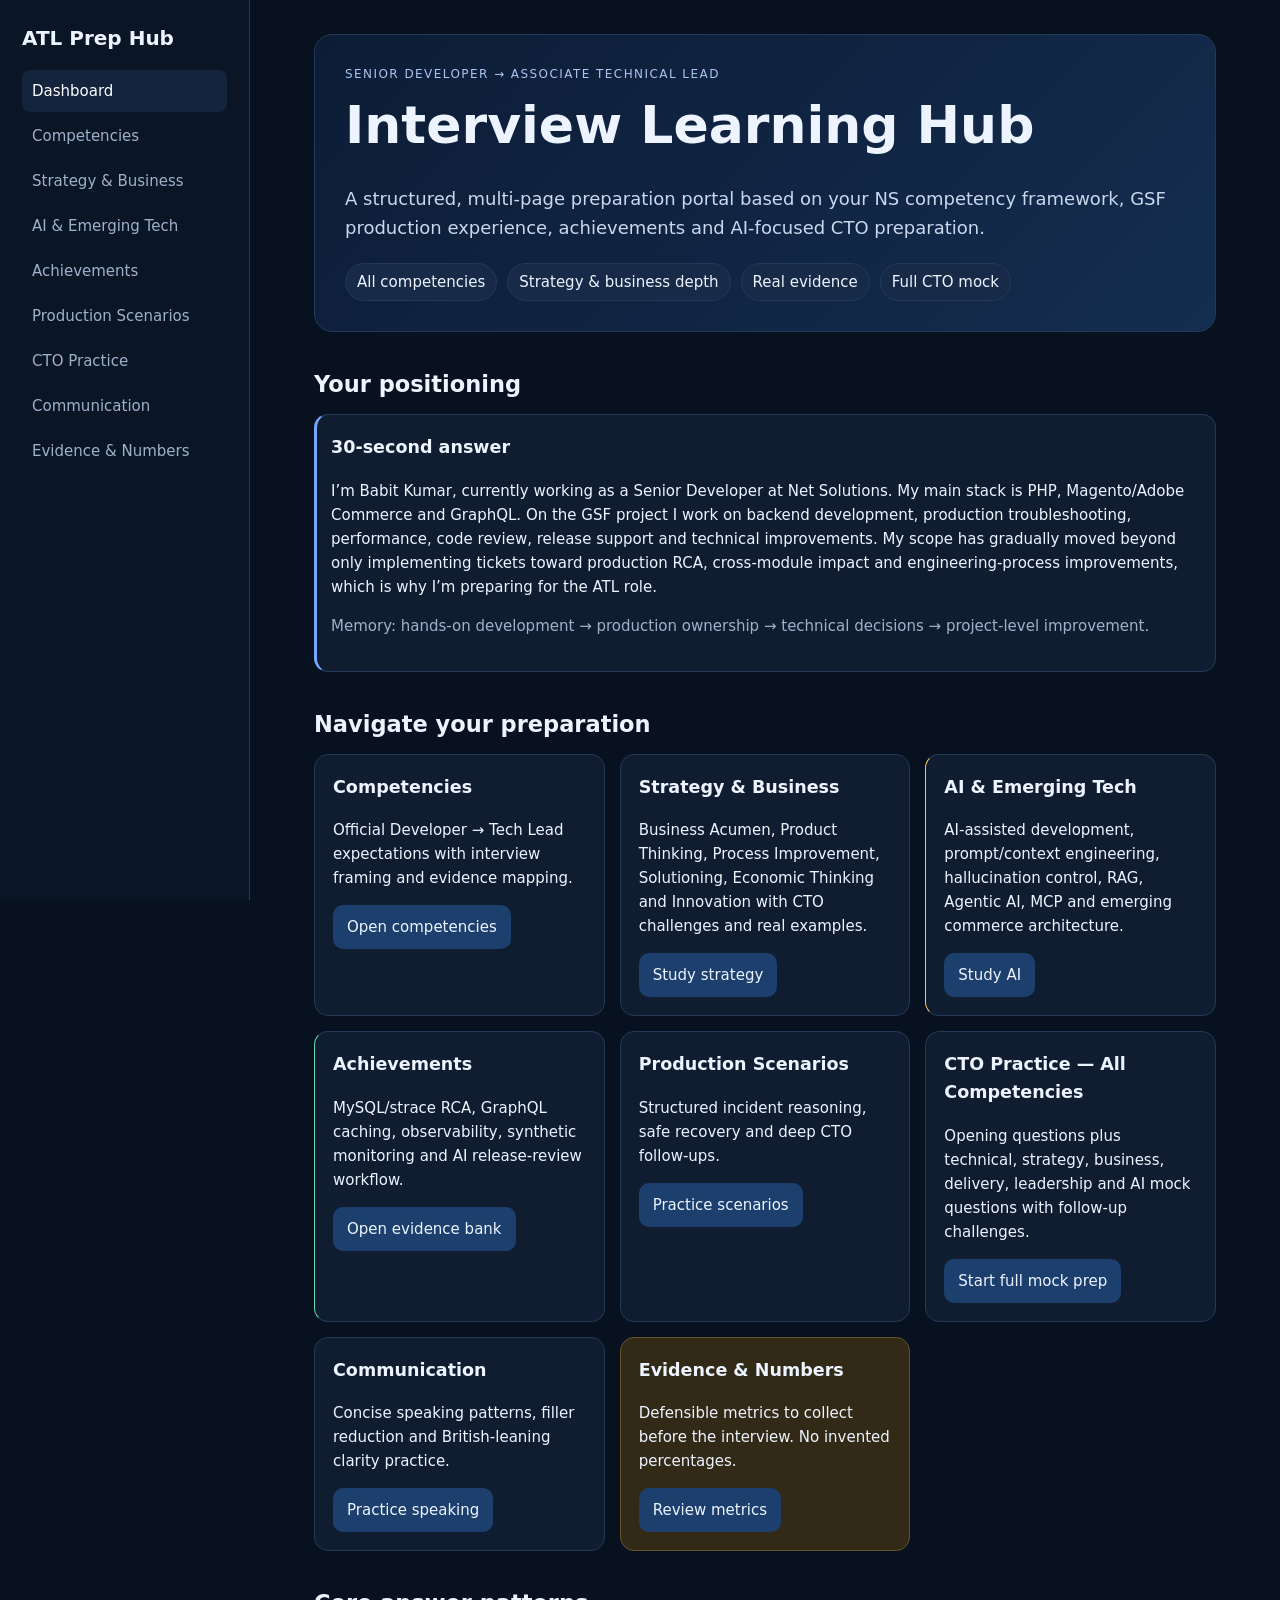
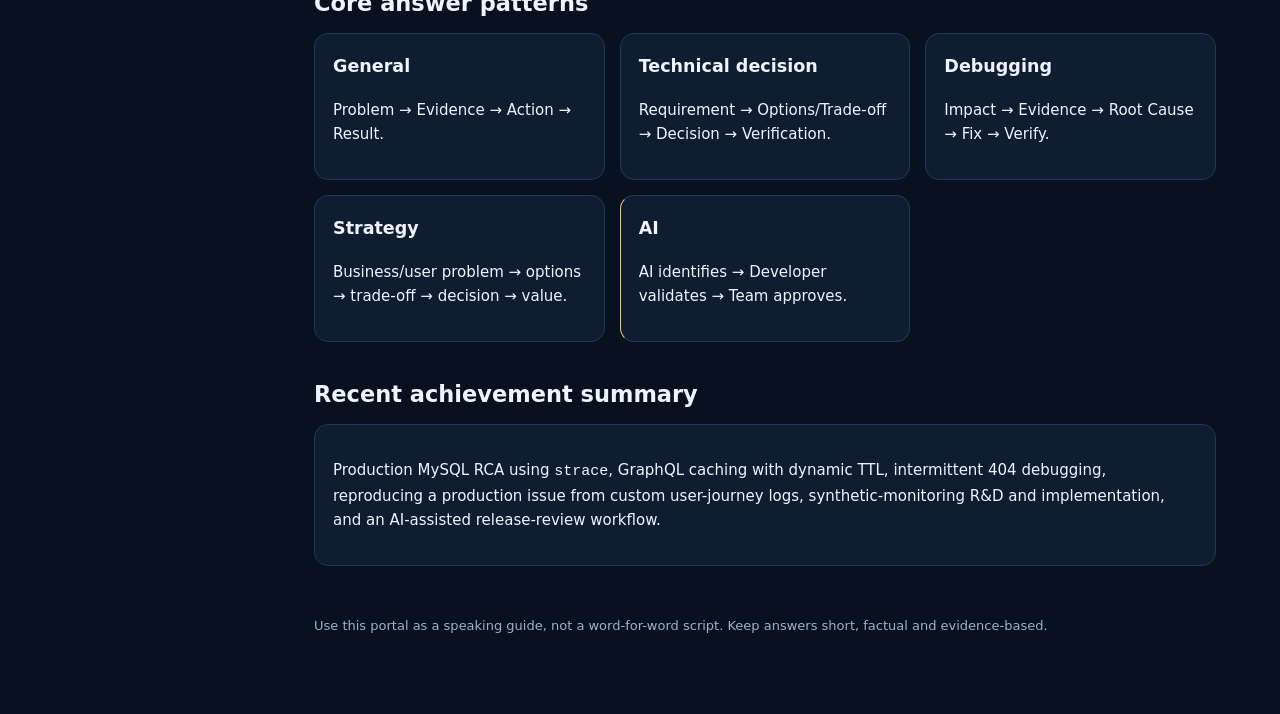
==== commit ad5cc377: "Add strategy and full mock interview navigation" ====
--- a/index.html
+++ b/index.html
@@ -1 +1 @@
-<!doctype html><html><head><meta charset="utf-8"><meta name="viewport" content="width=device-width,initial-scale=1"><title>ATL Interview Preparation Hub</title><link rel="stylesheet" href="styles.css"><script defer src="app.js"></script></head><body><div class="site"><nav class="sidebar"><div class="brand">ATL Prep Hub</div><a href="index.html">Dashboard</a><a href="competencies.html">Competencies</a><a href="ai.html">AI & Emerging Tech</a><a href="achievements.html">Achievements</a><a href="scenarios.html">Production Scenarios</a><a href="practice.html">CTO Practice</a><a href="communication.html">Communication</a><a href="numbers.html">Evidence & Numbers</a></nav><main class="content"><div class="hero"><div class="kicker">Senior Developer → Associate Technical Lead</div><h1>Interview Learning Hub</h1><p class="lead">A structured, multi-page preparation portal based on your NS competency framework, GSF production experience, achievements and AI-focused CTO preparation.</p><div class="stats"><span class="stat">Competency-driven</span><span class="stat">Real evidence</span><span class="stat">AI-heavy preparation</span><span class="stat">CTO practice</span></div></div><section class="section"><h2>Your positioning</h2><div class="card answer"><h3>30-second answer</h3><p>I’m Babit Kumar, currently working as a Senior Developer at Net Solutions. My main stack is PHP, Magento/Adobe Commerce and GraphQL. On the GSF project I work on backend development, production troubleshooting, performance, code review, release support and technical improvements. My scope has gradually moved beyond only implementing tickets toward production RCA, cross-module impact and engineering-process improvements, which is why I’m preparing for the ATL role.</p><p class="muted">Memory: hands-on development → production ownership → technical decisions → project-level improvement.</p></div></section><section class="section"><h2>Navigate your preparation</h2><div class="grid"><div class="card"><h3>Competencies</h3><p>Official Developer → Tech Lead expectations with interview framing and evidence mapping.</p><a class="cta" href="competencies.html">Open competencies</a></div><div class="card ai"><h3>AI & Emerging Tech</h3><p>AI-assisted development, prompt/context engineering, hallucination control, RAG, Agentic AI, MCP and emerging commerce architecture.</p><a class="cta" href="ai.html">Study AI</a></div><div class="card evidence"><h3>Achievements</h3><p>MySQL/strace RCA, GraphQL caching, observability, synthetic monitoring and AI release-review workflow.</p><a class="cta" href="achievements.html">Open evidence bank</a></div><div class="card"><h3>Production Scenarios</h3><p>Structured incident reasoning, safe recovery and deep CTO follow-ups.</p><a class="cta" href="scenarios.html">Practice scenarios</a></div><div class="card"><h3>CTO Practice</h3><p>Opening questions, rapid fire and AI-heavy challenge questions.</p><a class="cta" href="practice.html">Start mock prep</a></div><div class="card"><h3>Communication</h3><p>Concise speaking patterns, filler reduction and British-leaning clarity practice.</p><a class="cta" href="communication.html">Practice speaking</a></div><div class="card warn"><h3>Evidence & Numbers</h3><p>Defensible metrics to collect before the interview. No invented percentages.</p><a class="cta" href="numbers.html">Review metrics</a></div></div></section><section class="section"><h2>Core answer patterns</h2><div class="grid"><div class="card"><h3>General</h3><p>Problem → Evidence → Action → Result.</p></div><div class="card"><h3>Technical decision</h3><p>Requirement → Options/Trade-off → Decision → Verification.</p></div><div class="card"><h3>Debugging</h3><p>Impact → Evidence → Root Cause → Fix → Verify.</p></div><div class="card ai"><h3>AI</h3><p>AI identifies → Developer validates → Team approves.</p></div></div></section><section class="section"><h2>Recent achievement summary</h2><div class="card"><p>Production MySQL RCA using <code>strace</code>, GraphQL caching with dynamic TTL, intermittent 404 debugging, reproducing a production issue from custom user-journey logs, synthetic-monitoring R&D and implementation, and an AI-assisted release-review workflow.</p></div></section><div class="footer">Use this portal as a speaking guide, not a word-for-word script. Keep answers short, factual and evidence-based.</div></main></div></body></html>+<!doctype html><html><head><meta charset="utf-8"><meta name="viewport" content="width=device-width,initial-scale=1"><title>ATL Interview Preparation Hub</title><link rel="stylesheet" href="styles.css"><script defer src="app.js"></script></head><body><div class="site"><nav class="sidebar"><div class="brand">ATL Prep Hub</div><a href="index.html">Dashboard</a><a href="competencies.html">Competencies</a><a href="strategy.html">Strategy & Business</a><a href="ai.html">AI & Emerging Tech</a><a href="achievements.html">Achievements</a><a href="scenarios.html">Production Scenarios</a><a href="practice.html">CTO Practice</a><a href="communication.html">Communication</a><a href="numbers.html">Evidence & Numbers</a></nav><main class="content"><div class="hero"><div class="kicker">Senior Developer → Associate Technical Lead</div><h1>Interview Learning Hub</h1><p class="lead">A structured, multi-page preparation portal based on your NS competency framework, GSF production experience, achievements and AI-focused CTO preparation.</p><div class="stats"><span class="stat">All competencies</span><span class="stat">Strategy & business depth</span><span class="stat">Real evidence</span><span class="stat">Full CTO mock</span></div></div><section class="section"><h2>Your positioning</h2><div class="card answer"><h3>30-second answer</h3><p>I’m Babit Kumar, currently working as a Senior Developer at Net Solutions. My main stack is PHP, Magento/Adobe Commerce and GraphQL. On the GSF project I work on backend development, production troubleshooting, performance, code review, release support and technical improvements. My scope has gradually moved beyond only implementing tickets toward production RCA, cross-module impact and engineering-process improvements, which is why I’m preparing for the ATL role.</p><p class="muted">Memory: hands-on development → production ownership → technical decisions → project-level improvement.</p></div></section><section class="section"><h2>Navigate your preparation</h2><div class="grid"><div class="card"><h3>Competencies</h3><p>Official Developer → Tech Lead expectations with interview framing and evidence mapping.</p><a class="cta" href="competencies.html">Open competencies</a></div><div class="card"><h3>Strategy & Business</h3><p>Business Acumen, Product Thinking, Process Improvement, Solutioning, Economic Thinking and Innovation with CTO challenges and real examples.</p><a class="cta" href="strategy.html">Study strategy</a></div><div class="card ai"><h3>AI & Emerging Tech</h3><p>AI-assisted development, prompt/context engineering, hallucination control, RAG, Agentic AI, MCP and emerging commerce architecture.</p><a class="cta" href="ai.html">Study AI</a></div><div class="card evidence"><h3>Achievements</h3><p>MySQL/strace RCA, GraphQL caching, observability, synthetic monitoring and AI release-review workflow.</p><a class="cta" href="achievements.html">Open evidence bank</a></div><div class="card"><h3>Production Scenarios</h3><p>Structured incident reasoning, safe recovery and deep CTO follow-ups.</p><a class="cta" href="scenarios.html">Practice scenarios</a></div><div class="card"><h3>CTO Practice — All Competencies</h3><p>Opening questions plus technical, strategy, business, delivery, leadership and AI mock questions with follow-up challenges.</p><a class="cta" href="practice.html">Start full mock prep</a></div><div class="card"><h3>Communication</h3><p>Concise speaking patterns, filler reduction and British-leaning clarity practice.</p><a class="cta" href="communication.html">Practice speaking</a></div><div class="card warn"><h3>Evidence & Numbers</h3><p>Defensible metrics to collect before the interview. No invented percentages.</p><a class="cta" href="numbers.html">Review metrics</a></div></div></section><section class="section"><h2>Core answer patterns</h2><div class="grid"><div class="card"><h3>General</h3><p>Problem → Evidence → Action → Result.</p></div><div class="card"><h3>Technical decision</h3><p>Requirement → Options/Trade-off → Decision → Verification.</p></div><div class="card"><h3>Debugging</h3><p>Impact → Evidence → Root Cause → Fix → Verify.</p></div><div class="card"><h3>Strategy</h3><p>Business/user problem → options → trade-off → decision → value.</p></div><div class="card ai"><h3>AI</h3><p>AI identifies → Developer validates → Team approves.</p></div></div></section><section class="section"><h2>Recent achievement summary</h2><div class="card"><p>Production MySQL RCA using <code>strace</code>, GraphQL caching with dynamic TTL, intermittent 404 debugging, reproducing a production issue from custom user-journey logs, synthetic-monitoring R&D and implementation, and an AI-assisted release-review workflow.</p></div></section><div class="footer">Use this portal as a speaking guide, not a word-for-word script. Keep answers short, factual and evidence-based.</div></main></div></body></html>
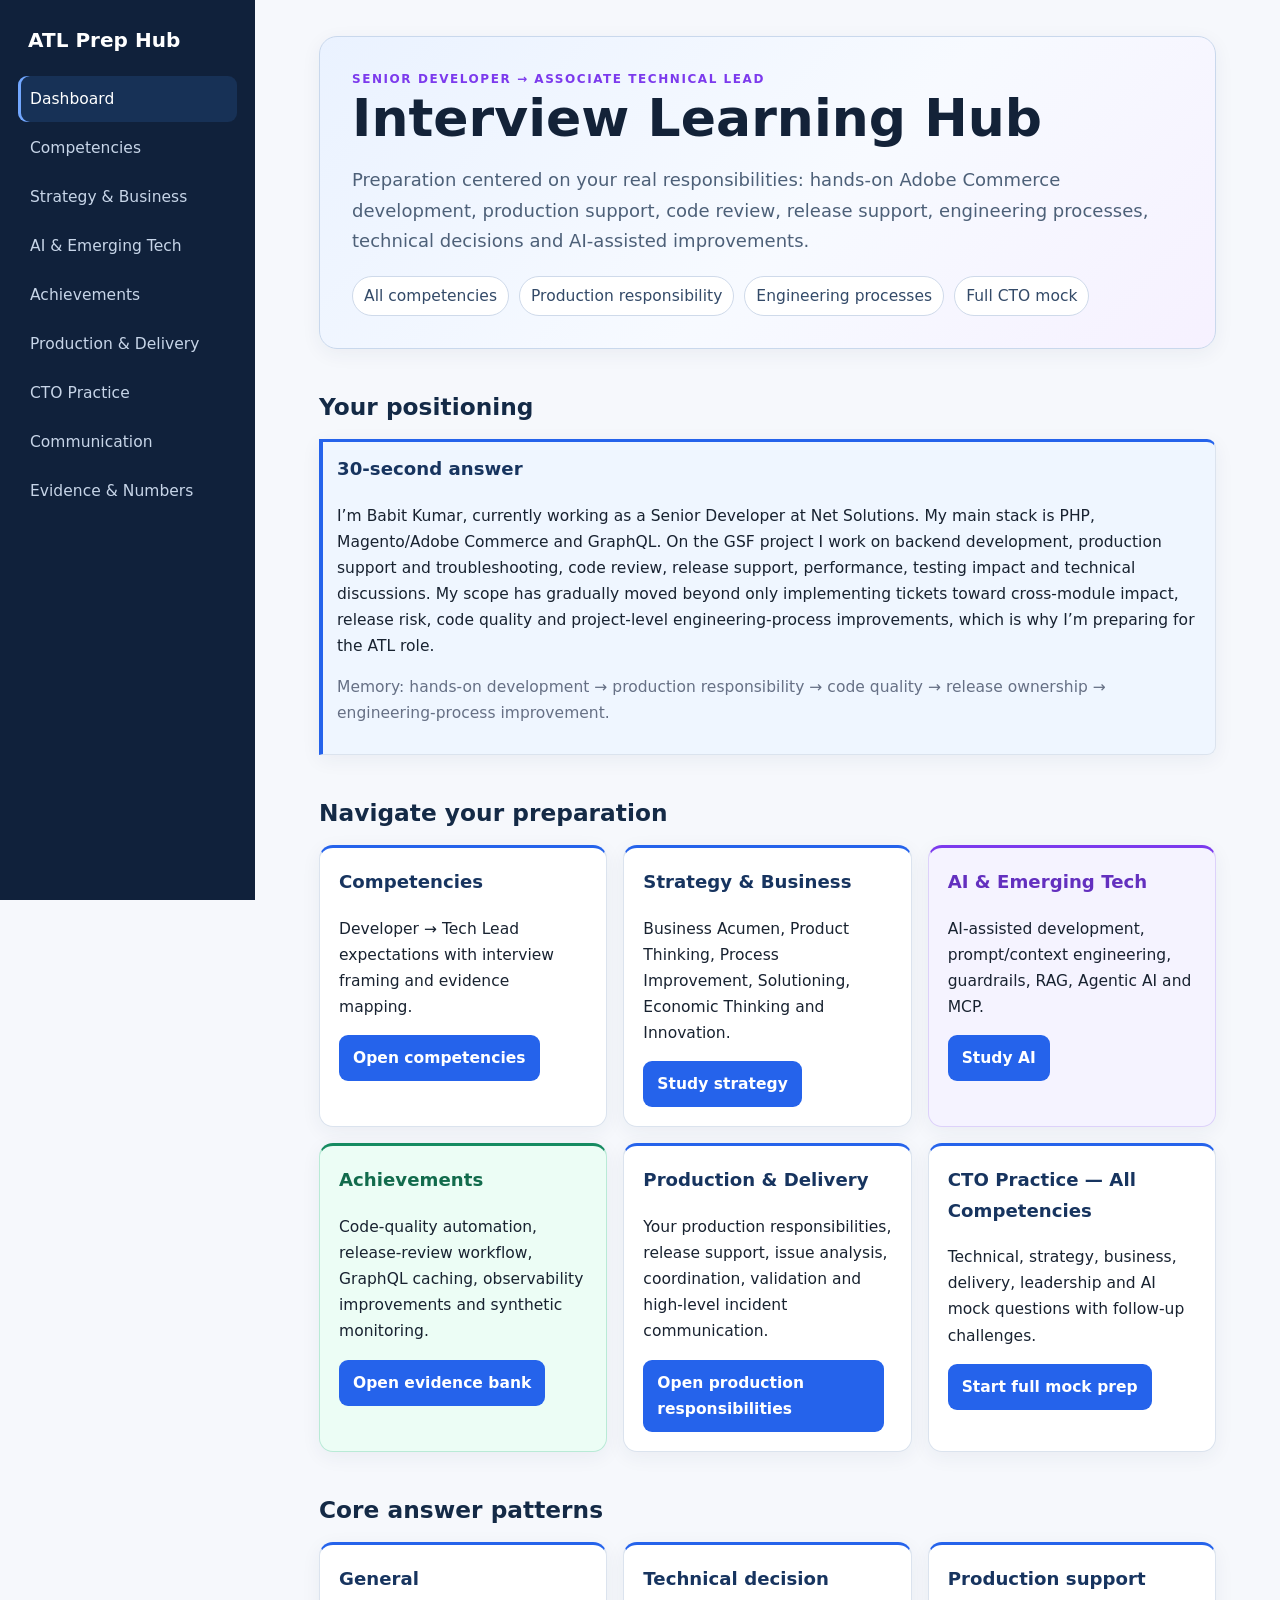
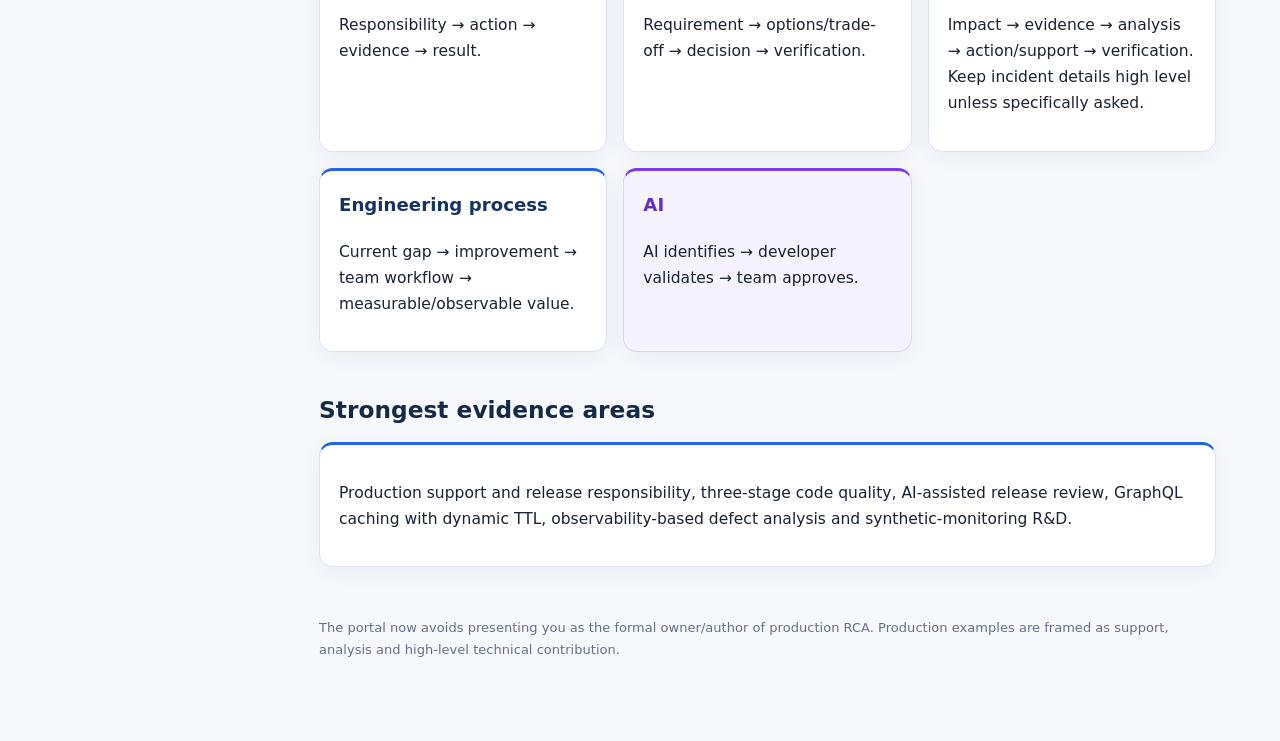
==== commit e9bf3930: "Refocus portal on production responsibilities and engineering ownership" ====
--- a/index.html
+++ b/index.html
@@ -1 +1 @@
-<!doctype html><html><head><meta charset="utf-8"><meta name="viewport" content="width=device-width,initial-scale=1"><title>ATL Interview Preparation Hub</title><link rel="stylesheet" href="styles.css"><script defer src="app.js"></script></head><body><div class="site"><nav class="sidebar"><div class="brand">ATL Prep Hub</div><a href="index.html">Dashboard</a><a href="competencies.html">Competencies</a><a href="strategy.html">Strategy & Business</a><a href="ai.html">AI & Emerging Tech</a><a href="achievements.html">Achievements</a><a href="scenarios.html">Production Scenarios</a><a href="practice.html">CTO Practice</a><a href="communication.html">Communication</a><a href="numbers.html">Evidence & Numbers</a></nav><main class="content"><div class="hero"><div class="kicker">Senior Developer → Associate Technical Lead</div><h1>Interview Learning Hub</h1><p class="lead">A structured, multi-page preparation portal based on your NS competency framework, GSF production experience, achievements and AI-focused CTO preparation.</p><div class="stats"><span class="stat">All competencies</span><span class="stat">Strategy & business depth</span><span class="stat">Real evidence</span><span class="stat">Full CTO mock</span></div></div><section class="section"><h2>Your positioning</h2><div class="card answer"><h3>30-second answer</h3><p>I’m Babit Kumar, currently working as a Senior Developer at Net Solutions. My main stack is PHP, Magento/Adobe Commerce and GraphQL. On the GSF project I work on backend development, production troubleshooting, performance, code review, release support and technical improvements. My scope has gradually moved beyond only implementing tickets toward production RCA, cross-module impact and engineering-process improvements, which is why I’m preparing for the ATL role.</p><p class="muted">Memory: hands-on development → production ownership → technical decisions → project-level improvement.</p></div></section><section class="section"><h2>Navigate your preparation</h2><div class="grid"><div class="card"><h3>Competencies</h3><p>Official Developer → Tech Lead expectations with interview framing and evidence mapping.</p><a class="cta" href="competencies.html">Open competencies</a></div><div class="card"><h3>Strategy & Business</h3><p>Business Acumen, Product Thinking, Process Improvement, Solutioning, Economic Thinking and Innovation with CTO challenges and real examples.</p><a class="cta" href="strategy.html">Study strategy</a></div><div class="card ai"><h3>AI & Emerging Tech</h3><p>AI-assisted development, prompt/context engineering, hallucination control, RAG, Agentic AI, MCP and emerging commerce architecture.</p><a class="cta" href="ai.html">Study AI</a></div><div class="card evidence"><h3>Achievements</h3><p>MySQL/strace RCA, GraphQL caching, observability, synthetic monitoring and AI release-review workflow.</p><a class="cta" href="achievements.html">Open evidence bank</a></div><div class="card"><h3>Production Scenarios</h3><p>Structured incident reasoning, safe recovery and deep CTO follow-ups.</p><a class="cta" href="scenarios.html">Practice scenarios</a></div><div class="card"><h3>CTO Practice — All Competencies</h3><p>Opening questions plus technical, strategy, business, delivery, leadership and AI mock questions with follow-up challenges.</p><a class="cta" href="practice.html">Start full mock prep</a></div><div class="card"><h3>Communication</h3><p>Concise speaking patterns, filler reduction and British-leaning clarity practice.</p><a class="cta" href="communication.html">Practice speaking</a></div><div class="card warn"><h3>Evidence & Numbers</h3><p>Defensible metrics to collect before the interview. No invented percentages.</p><a class="cta" href="numbers.html">Review metrics</a></div></div></section><section class="section"><h2>Core answer patterns</h2><div class="grid"><div class="card"><h3>General</h3><p>Problem → Evidence → Action → Result.</p></div><div class="card"><h3>Technical decision</h3><p>Requirement → Options/Trade-off → Decision → Verification.</p></div><div class="card"><h3>Debugging</h3><p>Impact → Evidence → Root Cause → Fix → Verify.</p></div><div class="card"><h3>Strategy</h3><p>Business/user problem → options → trade-off → decision → value.</p></div><div class="card ai"><h3>AI</h3><p>AI identifies → Developer validates → Team approves.</p></div></div></section><section class="section"><h2>Recent achievement summary</h2><div class="card"><p>Production MySQL RCA using <code>strace</code>, GraphQL caching with dynamic TTL, intermittent 404 debugging, reproducing a production issue from custom user-journey logs, synthetic-monitoring R&D and implementation, and an AI-assisted release-review workflow.</p></div></section><div class="footer">Use this portal as a speaking guide, not a word-for-word script. Keep answers short, factual and evidence-based.</div></main></div></body></html>+<!doctype html><html><head><meta charset="utf-8"><meta name="viewport" content="width=device-width,initial-scale=1"><title>ATL Interview Preparation Hub</title><link rel="stylesheet" href="styles.css"><script defer src="app.js"></script></head><body><div class="site"><nav class="sidebar"><div class="brand">ATL Prep Hub</div><a href="index.html">Dashboard</a><a href="competencies.html">Competencies</a><a href="strategy.html">Strategy & Business</a><a href="ai.html">AI & Emerging Tech</a><a href="achievements.html">Achievements</a><a href="scenarios.html">Production & Delivery</a><a href="practice.html">CTO Practice</a><a href="communication.html">Communication</a><a href="numbers.html">Evidence & Numbers</a></nav><main class="content"><div class="hero"><div class="kicker">Senior Developer → Associate Technical Lead</div><h1>Interview Learning Hub</h1><p class="lead">Preparation centered on your real responsibilities: hands-on Adobe Commerce development, production support, code review, release support, engineering processes, technical decisions and AI-assisted improvements.</p><div class="stats"><span class="stat">All competencies</span><span class="stat">Production responsibility</span><span class="stat">Engineering processes</span><span class="stat">Full CTO mock</span></div></div><section class="section"><h2>Your positioning</h2><div class="card answer"><h3>30-second answer</h3><p>I’m Babit Kumar, currently working as a Senior Developer at Net Solutions. My main stack is PHP, Magento/Adobe Commerce and GraphQL. On the GSF project I work on backend development, production support and troubleshooting, code review, release support, performance, testing impact and technical discussions. My scope has gradually moved beyond only implementing tickets toward cross-module impact, release risk, code quality and project-level engineering-process improvements, which is why I’m preparing for the ATL role.</p><p class="muted">Memory: hands-on development → production responsibility → code quality → release ownership → engineering-process improvement.</p></div></section><section class="section"><h2>Navigate your preparation</h2><div class="grid"><div class="card"><h3>Competencies</h3><p>Developer → Tech Lead expectations with interview framing and evidence mapping.</p><a class="cta" href="competencies.html">Open competencies</a></div><div class="card"><h3>Strategy & Business</h3><p>Business Acumen, Product Thinking, Process Improvement, Solutioning, Economic Thinking and Innovation.</p><a class="cta" href="strategy.html">Study strategy</a></div><div class="card ai"><h3>AI & Emerging Tech</h3><p>AI-assisted development, prompt/context engineering, guardrails, RAG, Agentic AI and MCP.</p><a class="cta" href="ai.html">Study AI</a></div><div class="card evidence"><h3>Achievements</h3><p>Code-quality automation, release-review workflow, GraphQL caching, observability improvements and synthetic monitoring.</p><a class="cta" href="achievements.html">Open evidence bank</a></div><div class="card"><h3>Production & Delivery</h3><p>Your production responsibilities, release support, issue analysis, coordination, validation and high-level incident communication.</p><a class="cta" href="scenarios.html">Open production responsibilities</a></div><div class="card"><h3>CTO Practice — All Competencies</h3><p>Technical, strategy, business, delivery, leadership and AI mock questions with follow-up challenges.</p><a class="cta" href="practice.html">Start full mock prep</a></div></div></section><section class="section"><h2>Core answer patterns</h2><div class="grid"><div class="card"><h3>General</h3><p>Responsibility → action → evidence → result.</p></div><div class="card"><h3>Technical decision</h3><p>Requirement → options/trade-off → decision → verification.</p></div><div class="card"><h3>Production support</h3><p>Impact → evidence → analysis → action/support → verification. Keep incident details high level unless specifically asked.</p></div><div class="card"><h3>Engineering process</h3><p>Current gap → improvement → team workflow → measurable/observable value.</p></div><div class="card ai"><h3>AI</h3><p>AI identifies → developer validates → team approves.</p></div></div></section><section class="section"><h2>Strongest evidence areas</h2><div class="card"><p>Production support and release responsibility, three-stage code quality, AI-assisted release review, GraphQL caching with dynamic TTL, observability-based defect analysis and synthetic-monitoring R&amp;D.</p></div></section><div class="footer">The portal now avoids presenting you as the formal owner/author of production RCA. Production examples are framed as support, analysis and high-level technical contribution.</div></main></div></body></html>
--- a/styles.css
+++ b/styles.css
@@ -1 +1 @@
-:root{--bg:#08111f;--panel:#101d31;--panel2:#14243d;--text:#edf4ff;--muted:#9fb1ca;--accent:#74a7ff;--green:#65d6ad;--gold:#f3c969;--border:#243957}*{box-sizing:border-box}body{margin:0;font:15px/1.6 system-ui,-apple-system,Segoe UI,sans-serif;background:var(--bg);color:var(--text)}a{color:inherit}.site{display:grid;grid-template-columns:250px 1fr;min-height:100vh}.sidebar{padding:22px;position:sticky;top:0;height:100vh;border-right:1px solid var(--border);background:#0a1526;overflow:auto}.brand{font-weight:800;font-size:20px;margin-bottom:16px}.sidebar a{display:block;color:var(--muted);text-decoration:none;padding:9px 10px;border-radius:8px;margin:3px 0}.sidebar a:hover,.sidebar a.active{background:var(--panel2);color:#fff}.content{padding:34px 5vw 80px;max-width:1200px}.hero{padding:30px;border:1px solid var(--border);border-radius:18px;background:linear-gradient(135deg,#0c1c35,#142d50);margin-bottom:28px}.hero h1{margin:0 0 8px;font-size:clamp(30px,5vw,52px)}.lead{color:#c9d8ed;font-size:18px;max-width:850px}.stats{display:flex;gap:10px;flex-wrap:wrap;margin-top:20px}.stat,.pill{background:#172a47;border:1px solid var(--border);border-radius:999px;padding:6px 11px}.grid{display:grid;grid-template-columns:repeat(auto-fit,minmax(260px,1fr));gap:15px}.card,details{background:var(--panel);border:1px solid var(--border);border-radius:14px;padding:18px}.card h3{margin-top:0}.muted{color:var(--muted)}.answer{border-left:3px solid var(--accent);padding-left:14px}.evidence{border-left-color:var(--green)}.ai{border-left-color:var(--gold)}details{margin:10px 0}summary{cursor:pointer;font-weight:700}.search{width:100%;padding:13px 16px;border-radius:10px;border:1px solid var(--border);background:#0d192a;color:#fff;margin:10px 0 18px}.section{margin:34px 0}.section h2{margin-bottom:12px}.kicker{font-size:12px;text-transform:uppercase;letter-spacing:.12em;color:#a9c5ef}.warn{background:#322916;border-color:#66552a}.table{width:100%;border-collapse:collapse}.table th,.table td{border-bottom:1px solid var(--border);padding:10px;text-align:left;vertical-align:top}.cta{display:inline-block;text-decoration:none;background:#1d3f6e;padding:10px 14px;border-radius:10px;margin-right:8px}.small{font-size:13px}.footer{margin-top:50px;color:var(--muted);font-size:13px}@media(max-width:800px){.site{display:block}.sidebar{height:auto;position:relative;border-right:0;border-bottom:1px solid var(--border);display:flex;gap:6px;overflow:auto}.brand{display:none}.sidebar a{white-space:nowrap}.content{padding:24px 18px}}+:root{--nav:#10213b;--nav2:#173156;--bg:#f6f8fc;--surface:#ffffff;--surface2:#f8fafc;--text:#182230;--muted:#667085;--border:#dbe3ee;--blue:#2563eb;--blue-soft:#eff6ff;--green:#168b61;--green-soft:#ecfdf5;--purple:#7c3aed;--purple-soft:#f5f3ff;--amber:#d97706;--amber-soft:#fff7ed;--red:#dc2626;--red-soft:#fef2f2;--shadow:0 5px 20px rgba(34,55,90,.06)}*{box-sizing:border-box}html{scroll-behavior:smooth}body{margin:0;font:15.5px/1.68 system-ui,-apple-system,BlinkMacSystemFont,"Segoe UI",sans-serif;background:var(--bg);color:var(--text);letter-spacing:.002em}a{color:inherit}.site{display:grid;grid-template-columns:255px 1fr;min-height:100vh}.sidebar{padding:22px 18px;position:sticky;top:0;height:100vh;background:var(--nav);overflow:auto}.brand{font-weight:800;font-size:20px;color:#fff;margin:2px 10px 18px}.sidebar a{display:block;color:#c7d5e8;text-decoration:none;padding:10px 12px;border-radius:9px;margin:3px 0;transition:.18s ease}.sidebar a:hover,.sidebar a.active{background:var(--nav2);color:#fff}.sidebar a.active{box-shadow:inset 3px 0 0 #72a7ff}.content{padding:36px 5vw 80px;max-width:1220px;width:100%}.hero{padding:32px;border:1px solid #c9d8ec;border-radius:18px;background:linear-gradient(135deg,#eaf2ff,#f7faff 55%,#f6f1ff);margin-bottom:28px;box-shadow:var(--shadow)}.hero h1{margin:0 0 8px;font-size:clamp(30px,5vw,52px);line-height:1.12;color:#132238}.lead{color:#4d6078;font-size:18px;max-width:860px}.stats{display:flex;gap:10px;flex-wrap:wrap;margin-top:20px}.stat,.pill{background:#fff;border:1px solid #cfdaea;border-radius:999px;padding:6px 11px;color:#334a68}.grid{display:grid;grid-template-columns:repeat(auto-fit,minmax(260px,1fr));gap:16px}.card,details{background:var(--surface);border:1px solid var(--border);border-radius:14px;padding:19px;box-shadow:var(--shadow)}.card{border-top:3px solid var(--blue)}.card h3{margin-top:0;color:#17345f}.muted{color:var(--muted)}.answer{background:var(--blue-soft);border-left:4px solid var(--blue);padding:12px 14px;border-radius:0 9px 9px 0}.evidence{background:var(--green-soft)!important;border-color:#b9ead6!important;border-top-color:var(--green)!important}.evidence h3{color:#126b4c}.ai{background:var(--purple-soft)!important;border-color:#ddd1fa!important;border-top-color:var(--purple)!important}.ai h3{color:#6330bf}details{margin:11px 0;padding:0;overflow:hidden;border-left:4px solid var(--blue)}summary{cursor:pointer;font-weight:750;color:#17345f;padding:16px 18px;background:#fbfdff;list-style-position:inside}details[open] summary{background:var(--blue-soft);border-bottom:1px solid #d9e7fb}details>p,details>div,details>ul,details>ol{margin-left:18px;margin-right:18px}details>p:last-child,details>div:last-child,details>ul:last-child,details>ol:last-child{margin-bottom:18px}.search{width:100%;padding:14px 16px;border-radius:11px;border:1px solid #cbd7e7;background:#fff;color:var(--text);margin:10px 0 18px;box-shadow:0 2px 10px rgba(34,55,90,.04);outline:none}.search:focus{border-color:#77a5ef;box-shadow:0 0 0 3px rgba(37,99,235,.11)}.section{margin:38px 0}.section h2{margin-bottom:13px;color:#142a46}.kicker{font-size:12px;text-transform:uppercase;letter-spacing:.13em;color:var(--purple);font-weight:800}.warn{background:var(--amber-soft)!important;border-color:#f1d4ab!important;border-top-color:var(--amber)!important}.warn h3{color:#9a4e04}.risk{background:var(--red-soft)!important;border-color:#f3c2c2!important;border-left:4px solid var(--red)!important}.table{width:100%;border-collapse:separate;border-spacing:0;background:#fff;border:1px solid var(--border);border-radius:12px;overflow:hidden}.table th,.table td{border-bottom:1px solid var(--border);padding:11px 12px;text-align:left;vertical-align:top}.table th{background:#eef4fc;color:#17345f}.table tr:last-child td{border-bottom:0}.cta{display:inline-block;text-decoration:none;background:var(--blue);color:#fff;padding:10px 14px;border-radius:9px;margin-right:8px;font-weight:700}.cta:hover{filter:brightness(.94)}.small{font-size:13px}.footer{margin-top:50px;color:var(--muted);font-size:13px}.memory{background:#f4f5f7;border-left:4px solid #98a2b3;padding:11px 13px;border-radius:0 8px 8px 0;color:#475467}.success{background:var(--green-soft);border-left:4px solid var(--green);padding:11px 13px;border-radius:0 8px 8px 0}.challenge{background:var(--amber-soft);border-left:4px solid var(--amber);padding:11px 13px;border-radius:0 8px 8px 0}.ai-note{background:var(--purple-soft);border-left:4px solid var(--purple);padding:11px 13px;border-radius:0 8px 8px 0}.legend{display:flex;flex-wrap:wrap;gap:8px;margin:0 0 22px}.legend span{display:inline-flex;align-items:center;gap:7px;font-size:12.5px;color:#475467;background:#fff;border:1px solid var(--border);border-radius:999px;padding:5px 10px}.legend i{width:9px;height:9px;border-radius:50%;display:inline-block}.legend .l-blue{background:var(--blue)}.legend .l-green{background:var(--green)}.legend .l-purple{background:var(--purple)}.legend .l-amber{background:var(--amber)}.legend .l-red{background:var(--red)}@media(max-width:800px){.site{display:block}.sidebar{height:auto;position:relative;display:flex;gap:6px;overflow:auto;padding:10px;background:var(--nav)}.brand{display:none}.sidebar a{white-space:nowrap}.content{padding:24px 18px}.hero{padding:23px}.grid{grid-template-columns:1fr}}
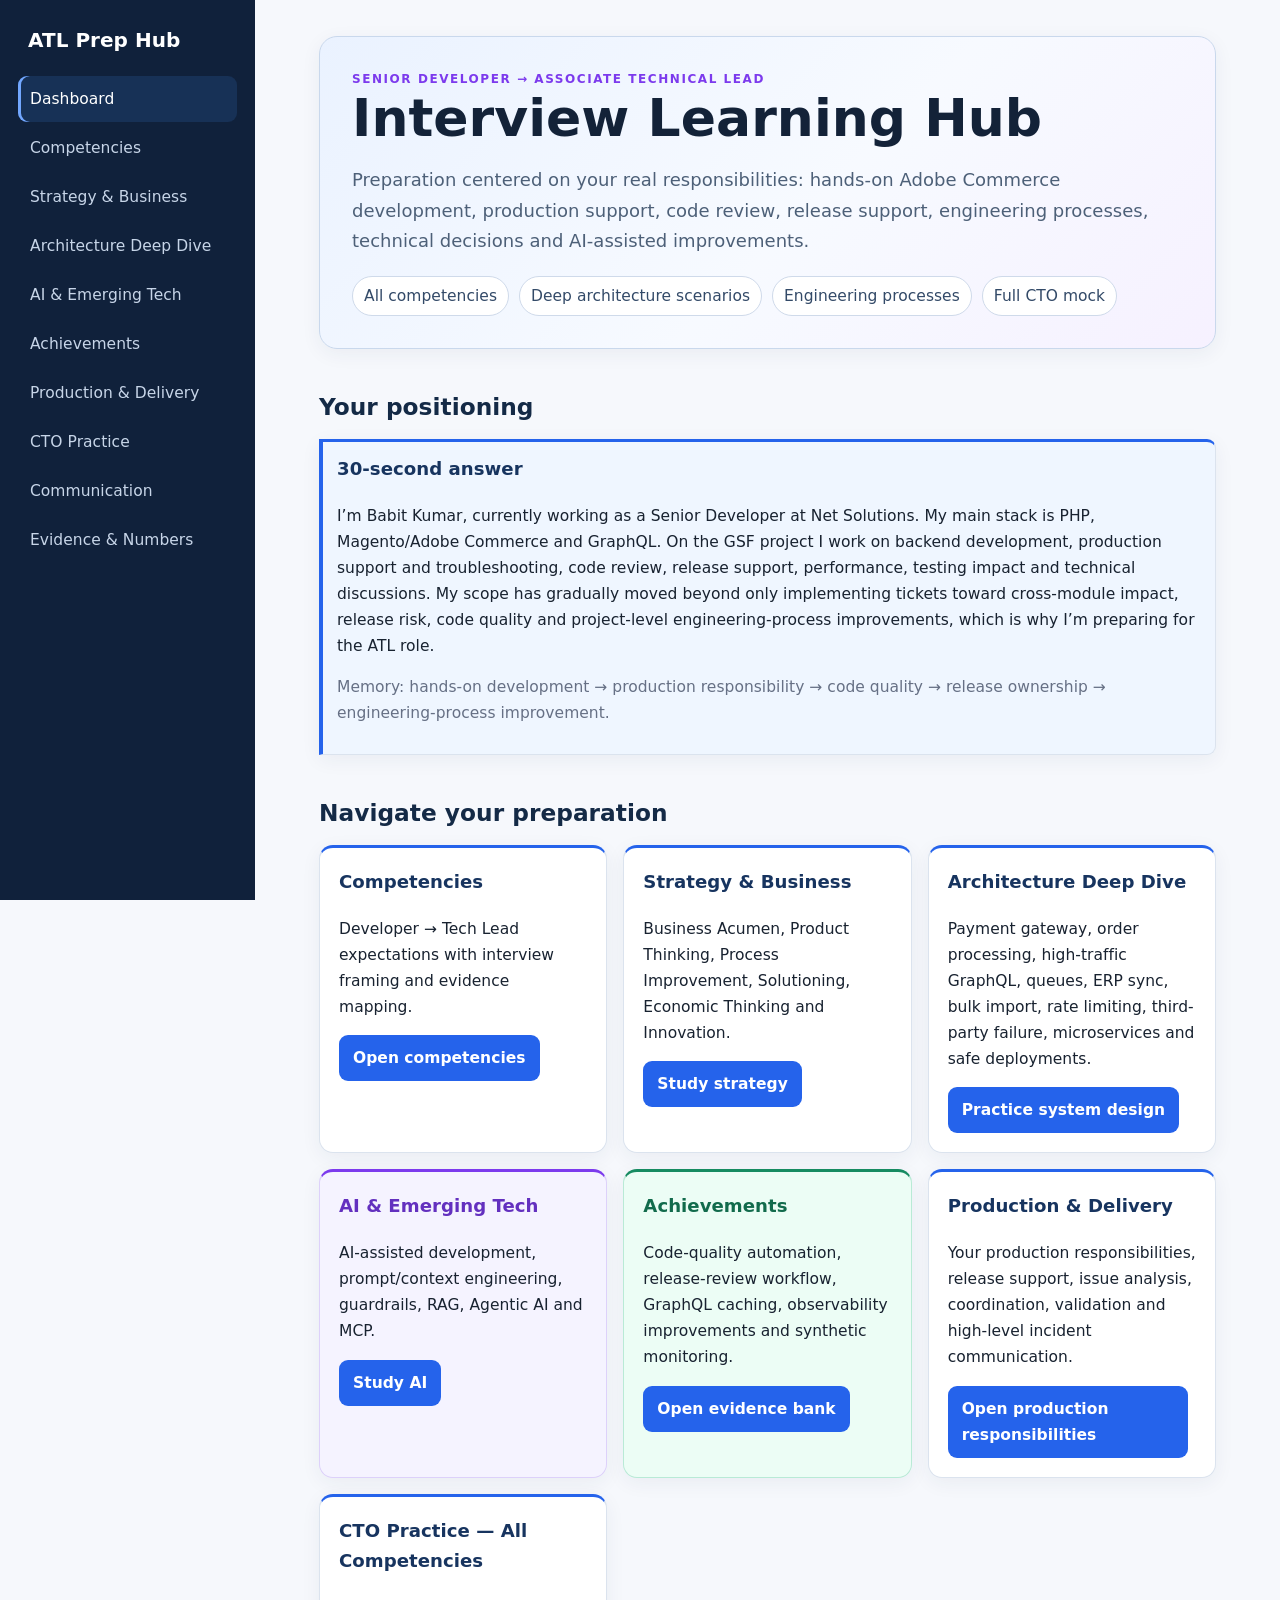
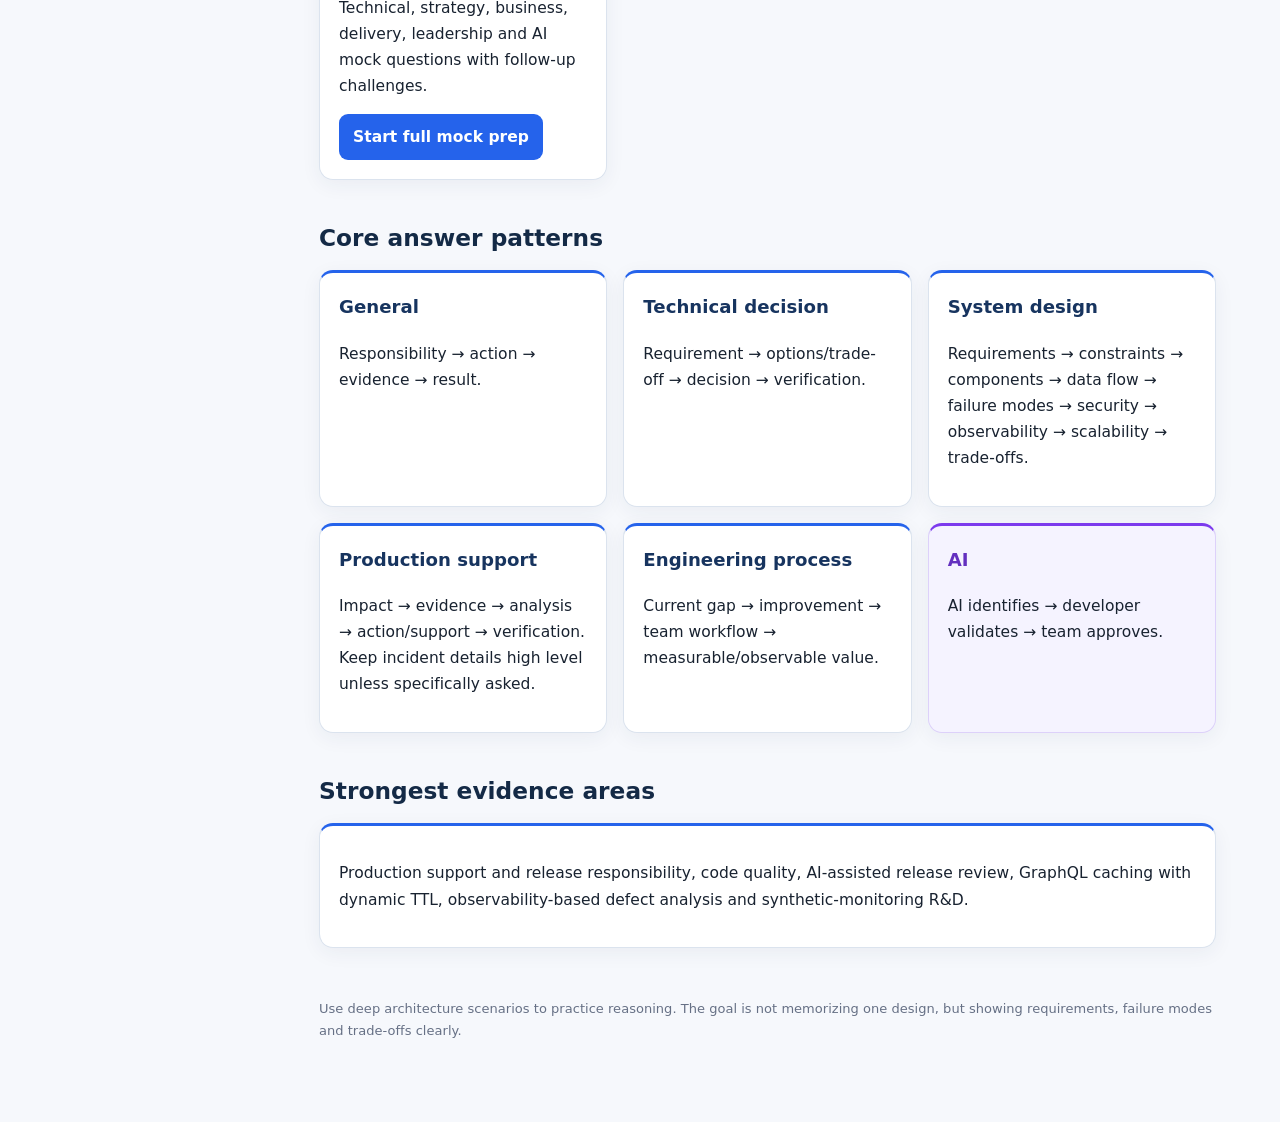
==== commit e9f39707: "Add architecture deep dive to portal navigation" ====
--- a/index.html
+++ b/index.html
@@ -1 +1 @@
-<!doctype html><html><head><meta charset="utf-8"><meta name="viewport" content="width=device-width,initial-scale=1"><title>ATL Interview Preparation Hub</title><link rel="stylesheet" href="styles.css"><script defer src="app.js"></script></head><body><div class="site"><nav class="sidebar"><div class="brand">ATL Prep Hub</div><a href="index.html">Dashboard</a><a href="competencies.html">Competencies</a><a href="strategy.html">Strategy & Business</a><a href="ai.html">AI & Emerging Tech</a><a href="achievements.html">Achievements</a><a href="scenarios.html">Production & Delivery</a><a href="practice.html">CTO Practice</a><a href="communication.html">Communication</a><a href="numbers.html">Evidence & Numbers</a></nav><main class="content"><div class="hero"><div class="kicker">Senior Developer → Associate Technical Lead</div><h1>Interview Learning Hub</h1><p class="lead">Preparation centered on your real responsibilities: hands-on Adobe Commerce development, production support, code review, release support, engineering processes, technical decisions and AI-assisted improvements.</p><div class="stats"><span class="stat">All competencies</span><span class="stat">Production responsibility</span><span class="stat">Engineering processes</span><span class="stat">Full CTO mock</span></div></div><section class="section"><h2>Your positioning</h2><div class="card answer"><h3>30-second answer</h3><p>I’m Babit Kumar, currently working as a Senior Developer at Net Solutions. My main stack is PHP, Magento/Adobe Commerce and GraphQL. On the GSF project I work on backend development, production support and troubleshooting, code review, release support, performance, testing impact and technical discussions. My scope has gradually moved beyond only implementing tickets toward cross-module impact, release risk, code quality and project-level engineering-process improvements, which is why I’m preparing for the ATL role.</p><p class="muted">Memory: hands-on development → production responsibility → code quality → release ownership → engineering-process improvement.</p></div></section><section class="section"><h2>Navigate your preparation</h2><div class="grid"><div class="card"><h3>Competencies</h3><p>Developer → Tech Lead expectations with interview framing and evidence mapping.</p><a class="cta" href="competencies.html">Open competencies</a></div><div class="card"><h3>Strategy & Business</h3><p>Business Acumen, Product Thinking, Process Improvement, Solutioning, Economic Thinking and Innovation.</p><a class="cta" href="strategy.html">Study strategy</a></div><div class="card ai"><h3>AI & Emerging Tech</h3><p>AI-assisted development, prompt/context engineering, guardrails, RAG, Agentic AI and MCP.</p><a class="cta" href="ai.html">Study AI</a></div><div class="card evidence"><h3>Achievements</h3><p>Code-quality automation, release-review workflow, GraphQL caching, observability improvements and synthetic monitoring.</p><a class="cta" href="achievements.html">Open evidence bank</a></div><div class="card"><h3>Production & Delivery</h3><p>Your production responsibilities, release support, issue analysis, coordination, validation and high-level incident communication.</p><a class="cta" href="scenarios.html">Open production responsibilities</a></div><div class="card"><h3>CTO Practice — All Competencies</h3><p>Technical, strategy, business, delivery, leadership and AI mock questions with follow-up challenges.</p><a class="cta" href="practice.html">Start full mock prep</a></div></div></section><section class="section"><h2>Core answer patterns</h2><div class="grid"><div class="card"><h3>General</h3><p>Responsibility → action → evidence → result.</p></div><div class="card"><h3>Technical decision</h3><p>Requirement → options/trade-off → decision → verification.</p></div><div class="card"><h3>Production support</h3><p>Impact → evidence → analysis → action/support → verification. Keep incident details high level unless specifically asked.</p></div><div class="card"><h3>Engineering process</h3><p>Current gap → improvement → team workflow → measurable/observable value.</p></div><div class="card ai"><h3>AI</h3><p>AI identifies → developer validates → team approves.</p></div></div></section><section class="section"><h2>Strongest evidence areas</h2><div class="card"><p>Production support and release responsibility, three-stage code quality, AI-assisted release review, GraphQL caching with dynamic TTL, observability-based defect analysis and synthetic-monitoring R&amp;D.</p></div></section><div class="footer">The portal now avoids presenting you as the formal owner/author of production RCA. Production examples are framed as support, analysis and high-level technical contribution.</div></main></div></body></html>+<!doctype html><html><head><meta charset="utf-8"><meta name="viewport" content="width=device-width,initial-scale=1"><title>ATL Interview Preparation Hub</title><link rel="stylesheet" href="styles.css"><script defer src="app.js"></script></head><body><div class="site"><nav class="sidebar"><div class="brand">ATL Prep Hub</div><a href="index.html">Dashboard</a><a href="competencies.html">Competencies</a><a href="strategy.html">Strategy & Business</a><a href="architecture.html">Architecture Deep Dive</a><a href="ai.html">AI & Emerging Tech</a><a href="achievements.html">Achievements</a><a href="scenarios.html">Production & Delivery</a><a href="practice.html">CTO Practice</a><a href="communication.html">Communication</a><a href="numbers.html">Evidence & Numbers</a></nav><main class="content"><div class="hero"><div class="kicker">Senior Developer → Associate Technical Lead</div><h1>Interview Learning Hub</h1><p class="lead">Preparation centered on your real responsibilities: hands-on Adobe Commerce development, production support, code review, release support, engineering processes, technical decisions and AI-assisted improvements.</p><div class="stats"><span class="stat">All competencies</span><span class="stat">Deep architecture scenarios</span><span class="stat">Engineering processes</span><span class="stat">Full CTO mock</span></div></div><section class="section"><h2>Your positioning</h2><div class="card answer"><h3>30-second answer</h3><p>I’m Babit Kumar, currently working as a Senior Developer at Net Solutions. My main stack is PHP, Magento/Adobe Commerce and GraphQL. On the GSF project I work on backend development, production support and troubleshooting, code review, release support, performance, testing impact and technical discussions. My scope has gradually moved beyond only implementing tickets toward cross-module impact, release risk, code quality and project-level engineering-process improvements, which is why I’m preparing for the ATL role.</p><p class="muted">Memory: hands-on development → production responsibility → code quality → release ownership → engineering-process improvement.</p></div></section><section class="section"><h2>Navigate your preparation</h2><div class="grid"><div class="card"><h3>Competencies</h3><p>Developer → Tech Lead expectations with interview framing and evidence mapping.</p><a class="cta" href="competencies.html">Open competencies</a></div><div class="card"><h3>Strategy & Business</h3><p>Business Acumen, Product Thinking, Process Improvement, Solutioning, Economic Thinking and Innovation.</p><a class="cta" href="strategy.html">Study strategy</a></div><div class="card"><h3>Architecture Deep Dive</h3><p>Payment gateway, order processing, high-traffic GraphQL, queues, ERP sync, bulk import, rate limiting, third-party failure, microservices and safe deployments.</p><a class="cta" href="architecture.html">Practice system design</a></div><div class="card ai"><h3>AI & Emerging Tech</h3><p>AI-assisted development, prompt/context engineering, guardrails, RAG, Agentic AI and MCP.</p><a class="cta" href="ai.html">Study AI</a></div><div class="card evidence"><h3>Achievements</h3><p>Code-quality automation, release-review workflow, GraphQL caching, observability improvements and synthetic monitoring.</p><a class="cta" href="achievements.html">Open evidence bank</a></div><div class="card"><h3>Production & Delivery</h3><p>Your production responsibilities, release support, issue analysis, coordination, validation and high-level incident communication.</p><a class="cta" href="scenarios.html">Open production responsibilities</a></div><div class="card"><h3>CTO Practice — All Competencies</h3><p>Technical, strategy, business, delivery, leadership and AI mock questions with follow-up challenges.</p><a class="cta" href="practice.html">Start full mock prep</a></div></div></section><section class="section"><h2>Core answer patterns</h2><div class="grid"><div class="card"><h3>General</h3><p>Responsibility → action → evidence → result.</p></div><div class="card"><h3>Technical decision</h3><p>Requirement → options/trade-off → decision → verification.</p></div><div class="card"><h3>System design</h3><p>Requirements → constraints → components → data flow → failure modes → security → observability → scalability → trade-offs.</p></div><div class="card"><h3>Production support</h3><p>Impact → evidence → analysis → action/support → verification. Keep incident details high level unless specifically asked.</p></div><div class="card"><h3>Engineering process</h3><p>Current gap → improvement → team workflow → measurable/observable value.</p></div><div class="card ai"><h3>AI</h3><p>AI identifies → developer validates → team approves.</p></div></div></section><section class="section"><h2>Strongest evidence areas</h2><div class="card"><p>Production support and release responsibility, code quality, AI-assisted release review, GraphQL caching with dynamic TTL, observability-based defect analysis and synthetic-monitoring R&amp;D.</p></div></section><div class="footer">Use deep architecture scenarios to practice reasoning. The goal is not memorizing one design, but showing requirements, failure modes and trade-offs clearly.</div></main></div></body></html>
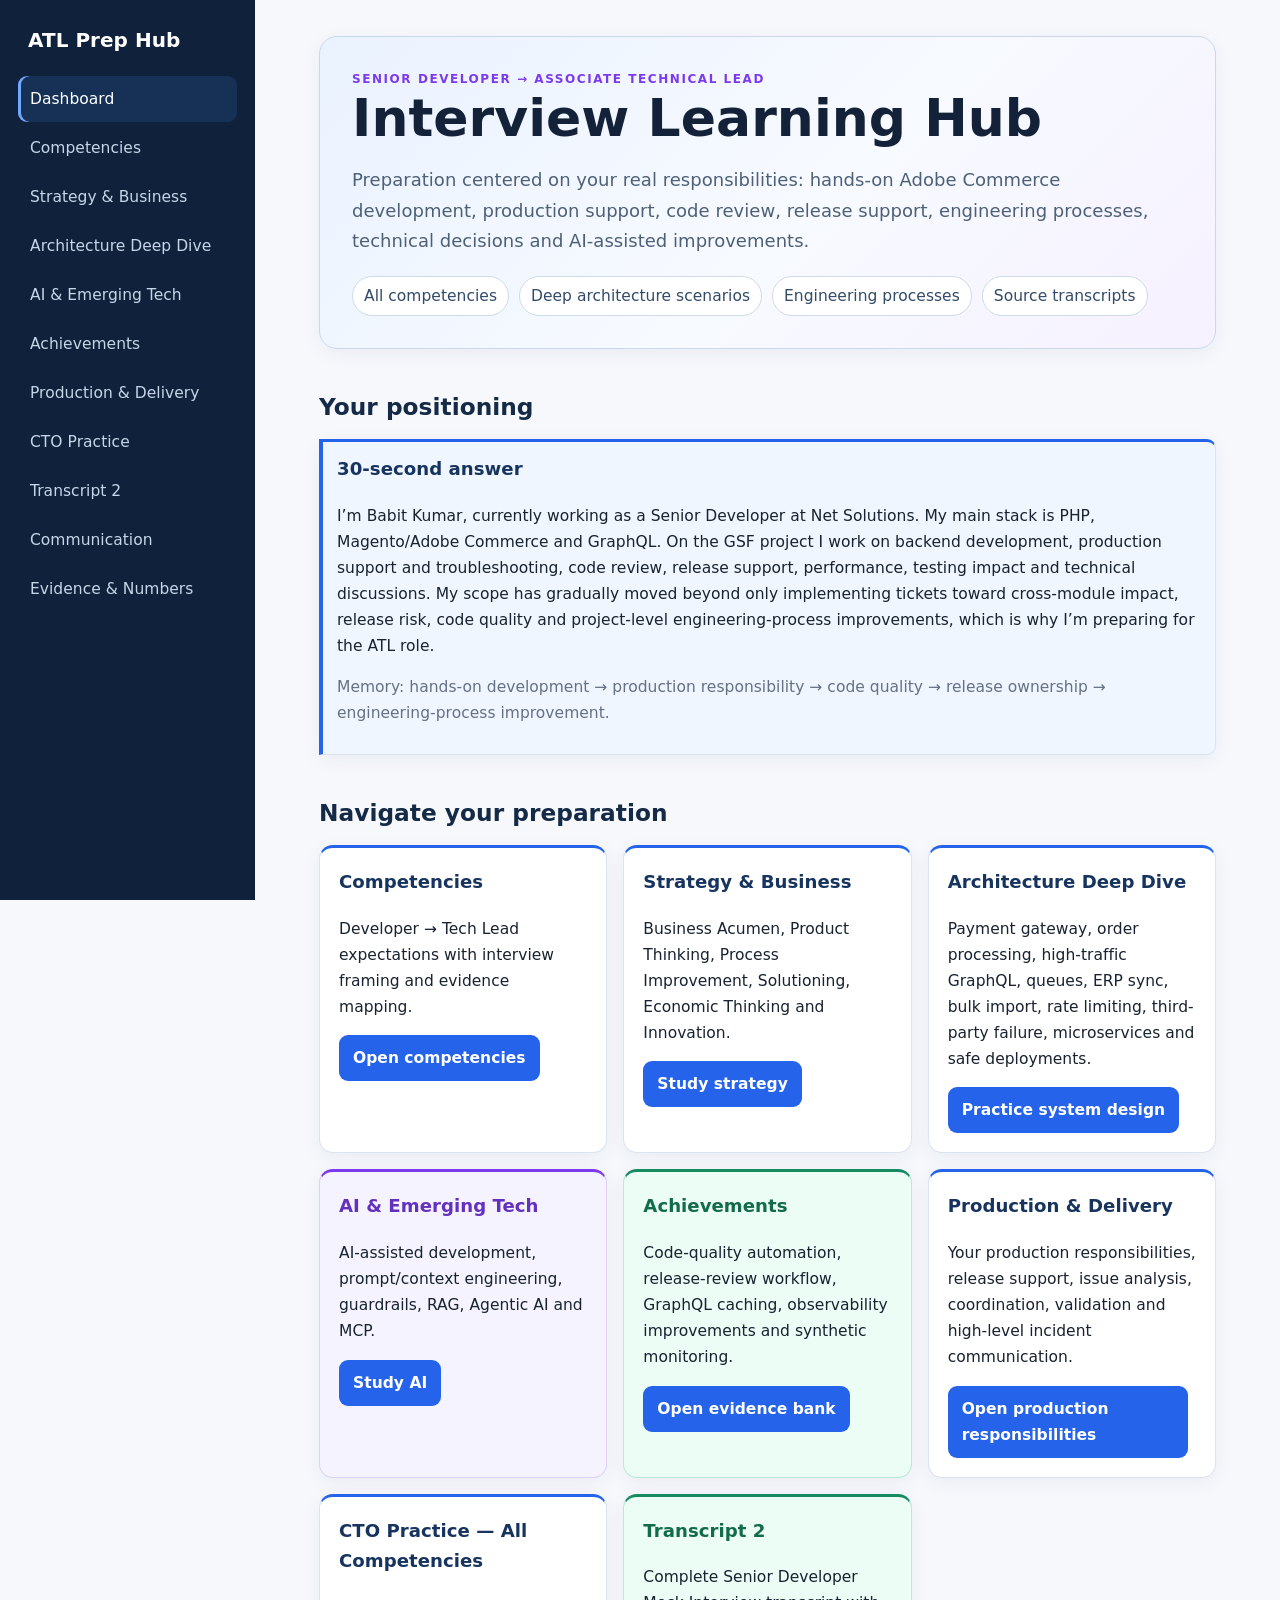
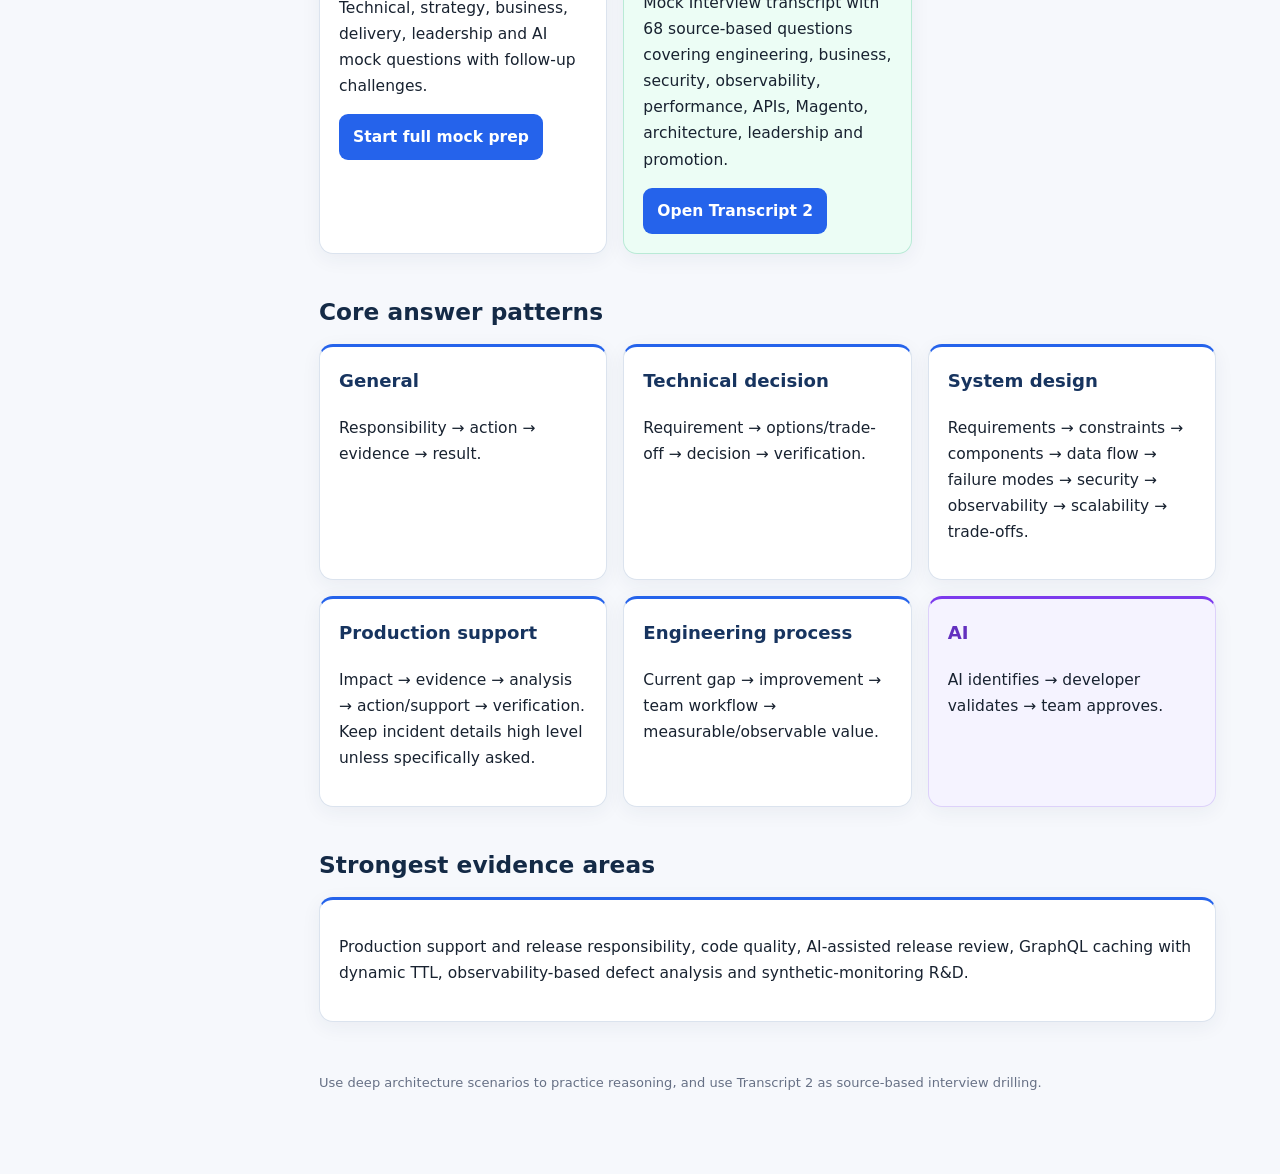
==== commit a701824c: "Link transcript 2 from portal dashboard" ====
--- a/index.html
+++ b/index.html
@@ -1 +1 @@
-<!doctype html><html><head><meta charset="utf-8"><meta name="viewport" content="width=device-width,initial-scale=1"><title>ATL Interview Preparation Hub</title><link rel="stylesheet" href="styles.css"><script defer src="app.js"></script></head><body><div class="site"><nav class="sidebar"><div class="brand">ATL Prep Hub</div><a href="index.html">Dashboard</a><a href="competencies.html">Competencies</a><a href="strategy.html">Strategy & Business</a><a href="architecture.html">Architecture Deep Dive</a><a href="ai.html">AI & Emerging Tech</a><a href="achievements.html">Achievements</a><a href="scenarios.html">Production & Delivery</a><a href="practice.html">CTO Practice</a><a href="communication.html">Communication</a><a href="numbers.html">Evidence & Numbers</a></nav><main class="content"><div class="hero"><div class="kicker">Senior Developer → Associate Technical Lead</div><h1>Interview Learning Hub</h1><p class="lead">Preparation centered on your real responsibilities: hands-on Adobe Commerce development, production support, code review, release support, engineering processes, technical decisions and AI-assisted improvements.</p><div class="stats"><span class="stat">All competencies</span><span class="stat">Deep architecture scenarios</span><span class="stat">Engineering processes</span><span class="stat">Full CTO mock</span></div></div><section class="section"><h2>Your positioning</h2><div class="card answer"><h3>30-second answer</h3><p>I’m Babit Kumar, currently working as a Senior Developer at Net Solutions. My main stack is PHP, Magento/Adobe Commerce and GraphQL. On the GSF project I work on backend development, production support and troubleshooting, code review, release support, performance, testing impact and technical discussions. My scope has gradually moved beyond only implementing tickets toward cross-module impact, release risk, code quality and project-level engineering-process improvements, which is why I’m preparing for the ATL role.</p><p class="muted">Memory: hands-on development → production responsibility → code quality → release ownership → engineering-process improvement.</p></div></section><section class="section"><h2>Navigate your preparation</h2><div class="grid"><div class="card"><h3>Competencies</h3><p>Developer → Tech Lead expectations with interview framing and evidence mapping.</p><a class="cta" href="competencies.html">Open competencies</a></div><div class="card"><h3>Strategy & Business</h3><p>Business Acumen, Product Thinking, Process Improvement, Solutioning, Economic Thinking and Innovation.</p><a class="cta" href="strategy.html">Study strategy</a></div><div class="card"><h3>Architecture Deep Dive</h3><p>Payment gateway, order processing, high-traffic GraphQL, queues, ERP sync, bulk import, rate limiting, third-party failure, microservices and safe deployments.</p><a class="cta" href="architecture.html">Practice system design</a></div><div class="card ai"><h3>AI & Emerging Tech</h3><p>AI-assisted development, prompt/context engineering, guardrails, RAG, Agentic AI and MCP.</p><a class="cta" href="ai.html">Study AI</a></div><div class="card evidence"><h3>Achievements</h3><p>Code-quality automation, release-review workflow, GraphQL caching, observability improvements and synthetic monitoring.</p><a class="cta" href="achievements.html">Open evidence bank</a></div><div class="card"><h3>Production & Delivery</h3><p>Your production responsibilities, release support, issue analysis, coordination, validation and high-level incident communication.</p><a class="cta" href="scenarios.html">Open production responsibilities</a></div><div class="card"><h3>CTO Practice — All Competencies</h3><p>Technical, strategy, business, delivery, leadership and AI mock questions with follow-up challenges.</p><a class="cta" href="practice.html">Start full mock prep</a></div></div></section><section class="section"><h2>Core answer patterns</h2><div class="grid"><div class="card"><h3>General</h3><p>Responsibility → action → evidence → result.</p></div><div class="card"><h3>Technical decision</h3><p>Requirement → options/trade-off → decision → verification.</p></div><div class="card"><h3>System design</h3><p>Requirements → constraints → components → data flow → failure modes → security → observability → scalability → trade-offs.</p></div><div class="card"><h3>Production support</h3><p>Impact → evidence → analysis → action/support → verification. Keep incident details high level unless specifically asked.</p></div><div class="card"><h3>Engineering process</h3><p>Current gap → improvement → team workflow → measurable/observable value.</p></div><div class="card ai"><h3>AI</h3><p>AI identifies → developer validates → team approves.</p></div></div></section><section class="section"><h2>Strongest evidence areas</h2><div class="card"><p>Production support and release responsibility, code quality, AI-assisted release review, GraphQL caching with dynamic TTL, observability-based defect analysis and synthetic-monitoring R&amp;D.</p></div></section><div class="footer">Use deep architecture scenarios to practice reasoning. The goal is not memorizing one design, but showing requirements, failure modes and trade-offs clearly.</div></main></div></body></html>+<!doctype html><html><head><meta charset="utf-8"><meta name="viewport" content="width=device-width,initial-scale=1"><title>ATL Interview Preparation Hub</title><link rel="stylesheet" href="styles.css"><script defer src="app.js"></script></head><body><div class="site"><nav class="sidebar"><div class="brand">ATL Prep Hub</div><a href="index.html">Dashboard</a><a href="competencies.html">Competencies</a><a href="strategy.html">Strategy & Business</a><a href="architecture.html">Architecture Deep Dive</a><a href="ai.html">AI & Emerging Tech</a><a href="achievements.html">Achievements</a><a href="scenarios.html">Production & Delivery</a><a href="practice.html">CTO Practice</a><a href="transcript-2.html">Transcript 2</a><a href="communication.html">Communication</a><a href="numbers.html">Evidence & Numbers</a></nav><main class="content"><div class="hero"><div class="kicker">Senior Developer → Associate Technical Lead</div><h1>Interview Learning Hub</h1><p class="lead">Preparation centered on your real responsibilities: hands-on Adobe Commerce development, production support, code review, release support, engineering processes, technical decisions and AI-assisted improvements.</p><div class="stats"><span class="stat">All competencies</span><span class="stat">Deep architecture scenarios</span><span class="stat">Engineering processes</span><span class="stat">Source transcripts</span></div></div><section class="section"><h2>Your positioning</h2><div class="card answer"><h3>30-second answer</h3><p>I’m Babit Kumar, currently working as a Senior Developer at Net Solutions. My main stack is PHP, Magento/Adobe Commerce and GraphQL. On the GSF project I work on backend development, production support and troubleshooting, code review, release support, performance, testing impact and technical discussions. My scope has gradually moved beyond only implementing tickets toward cross-module impact, release risk, code quality and project-level engineering-process improvements, which is why I’m preparing for the ATL role.</p><p class="muted">Memory: hands-on development → production responsibility → code quality → release ownership → engineering-process improvement.</p></div></section><section class="section"><h2>Navigate your preparation</h2><div class="grid"><div class="card"><h3>Competencies</h3><p>Developer → Tech Lead expectations with interview framing and evidence mapping.</p><a class="cta" href="competencies.html">Open competencies</a></div><div class="card"><h3>Strategy & Business</h3><p>Business Acumen, Product Thinking, Process Improvement, Solutioning, Economic Thinking and Innovation.</p><a class="cta" href="strategy.html">Study strategy</a></div><div class="card"><h3>Architecture Deep Dive</h3><p>Payment gateway, order processing, high-traffic GraphQL, queues, ERP sync, bulk import, rate limiting, third-party failure, microservices and safe deployments.</p><a class="cta" href="architecture.html">Practice system design</a></div><div class="card ai"><h3>AI & Emerging Tech</h3><p>AI-assisted development, prompt/context engineering, guardrails, RAG, Agentic AI and MCP.</p><a class="cta" href="ai.html">Study AI</a></div><div class="card evidence"><h3>Achievements</h3><p>Code-quality automation, release-review workflow, GraphQL caching, observability improvements and synthetic monitoring.</p><a class="cta" href="achievements.html">Open evidence bank</a></div><div class="card"><h3>Production & Delivery</h3><p>Your production responsibilities, release support, issue analysis, coordination, validation and high-level incident communication.</p><a class="cta" href="scenarios.html">Open production responsibilities</a></div><div class="card"><h3>CTO Practice — All Competencies</h3><p>Technical, strategy, business, delivery, leadership and AI mock questions with follow-up challenges.</p><a class="cta" href="practice.html">Start full mock prep</a></div><div class="card evidence"><h3>Transcript 2</h3><p>Complete Senior Developer Mock Interview transcript with 68 source-based questions covering engineering, business, security, observability, performance, APIs, Magento, architecture, leadership and promotion.</p><a class="cta" href="transcript-2.html">Open Transcript 2</a></div></div></section><section class="section"><h2>Core answer patterns</h2><div class="grid"><div class="card"><h3>General</h3><p>Responsibility → action → evidence → result.</p></div><div class="card"><h3>Technical decision</h3><p>Requirement → options/trade-off → decision → verification.</p></div><div class="card"><h3>System design</h3><p>Requirements → constraints → components → data flow → failure modes → security → observability → scalability → trade-offs.</p></div><div class="card"><h3>Production support</h3><p>Impact → evidence → analysis → action/support → verification. Keep incident details high level unless specifically asked.</p></div><div class="card"><h3>Engineering process</h3><p>Current gap → improvement → team workflow → measurable/observable value.</p></div><div class="card ai"><h3>AI</h3><p>AI identifies → developer validates → team approves.</p></div></div></section><section class="section"><h2>Strongest evidence areas</h2><div class="card"><p>Production support and release responsibility, code quality, AI-assisted release review, GraphQL caching with dynamic TTL, observability-based defect analysis and synthetic-monitoring R&amp;D.</p></div></section><div class="footer">Use deep architecture scenarios to practice reasoning, and use Transcript 2 as source-based interview drilling.</div></main></div></body></html>
